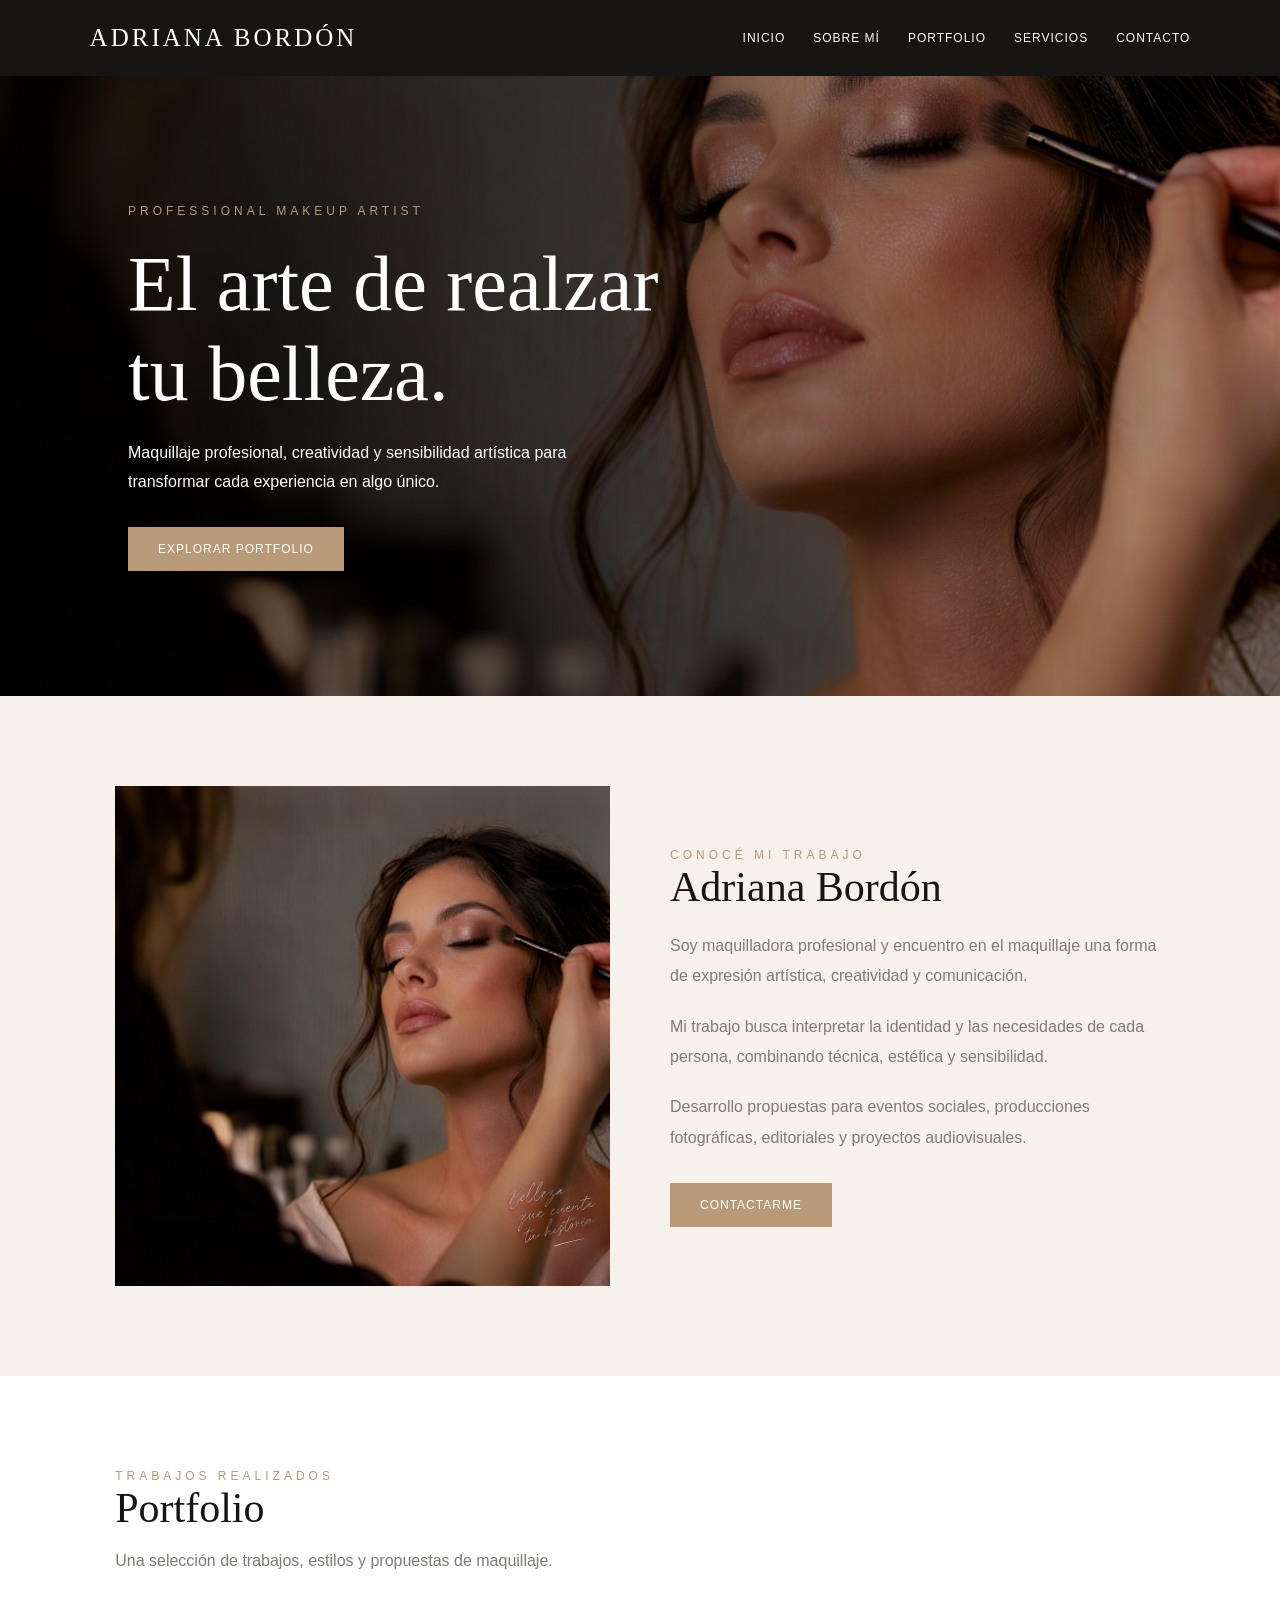
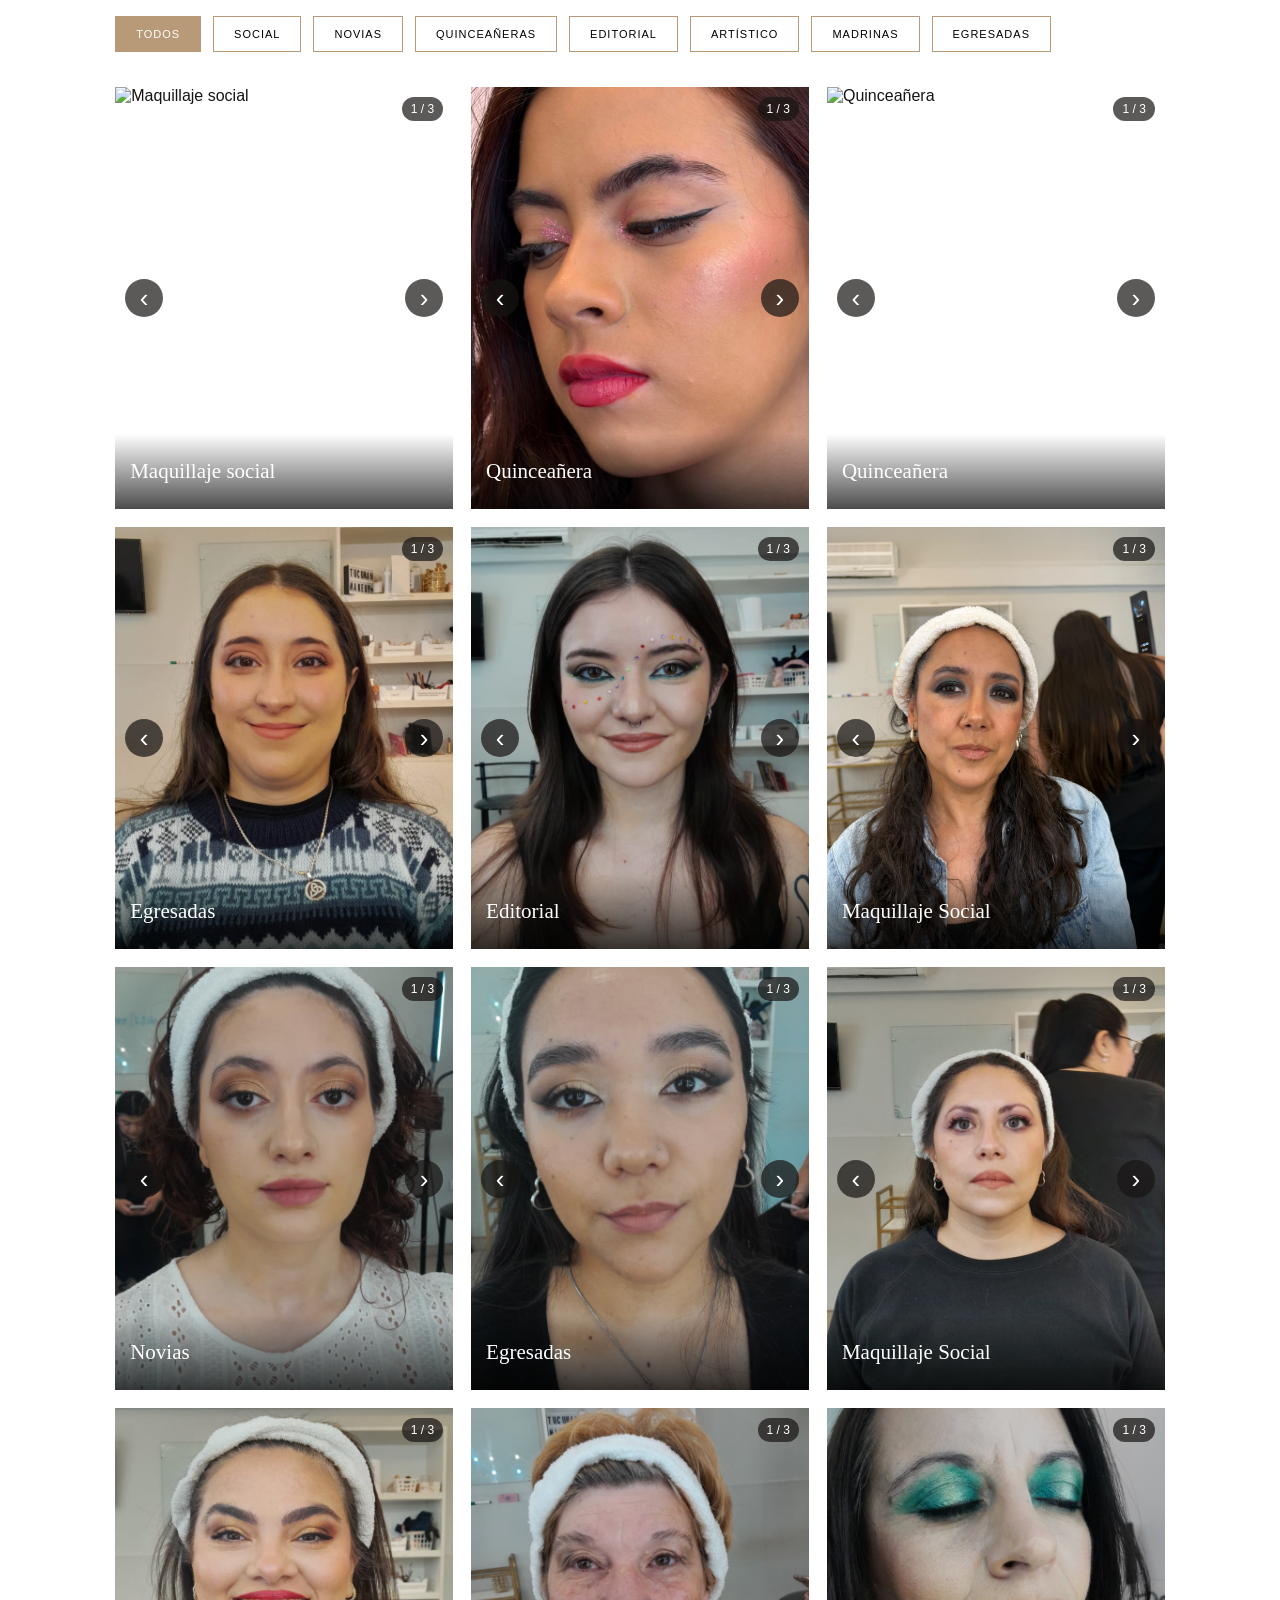
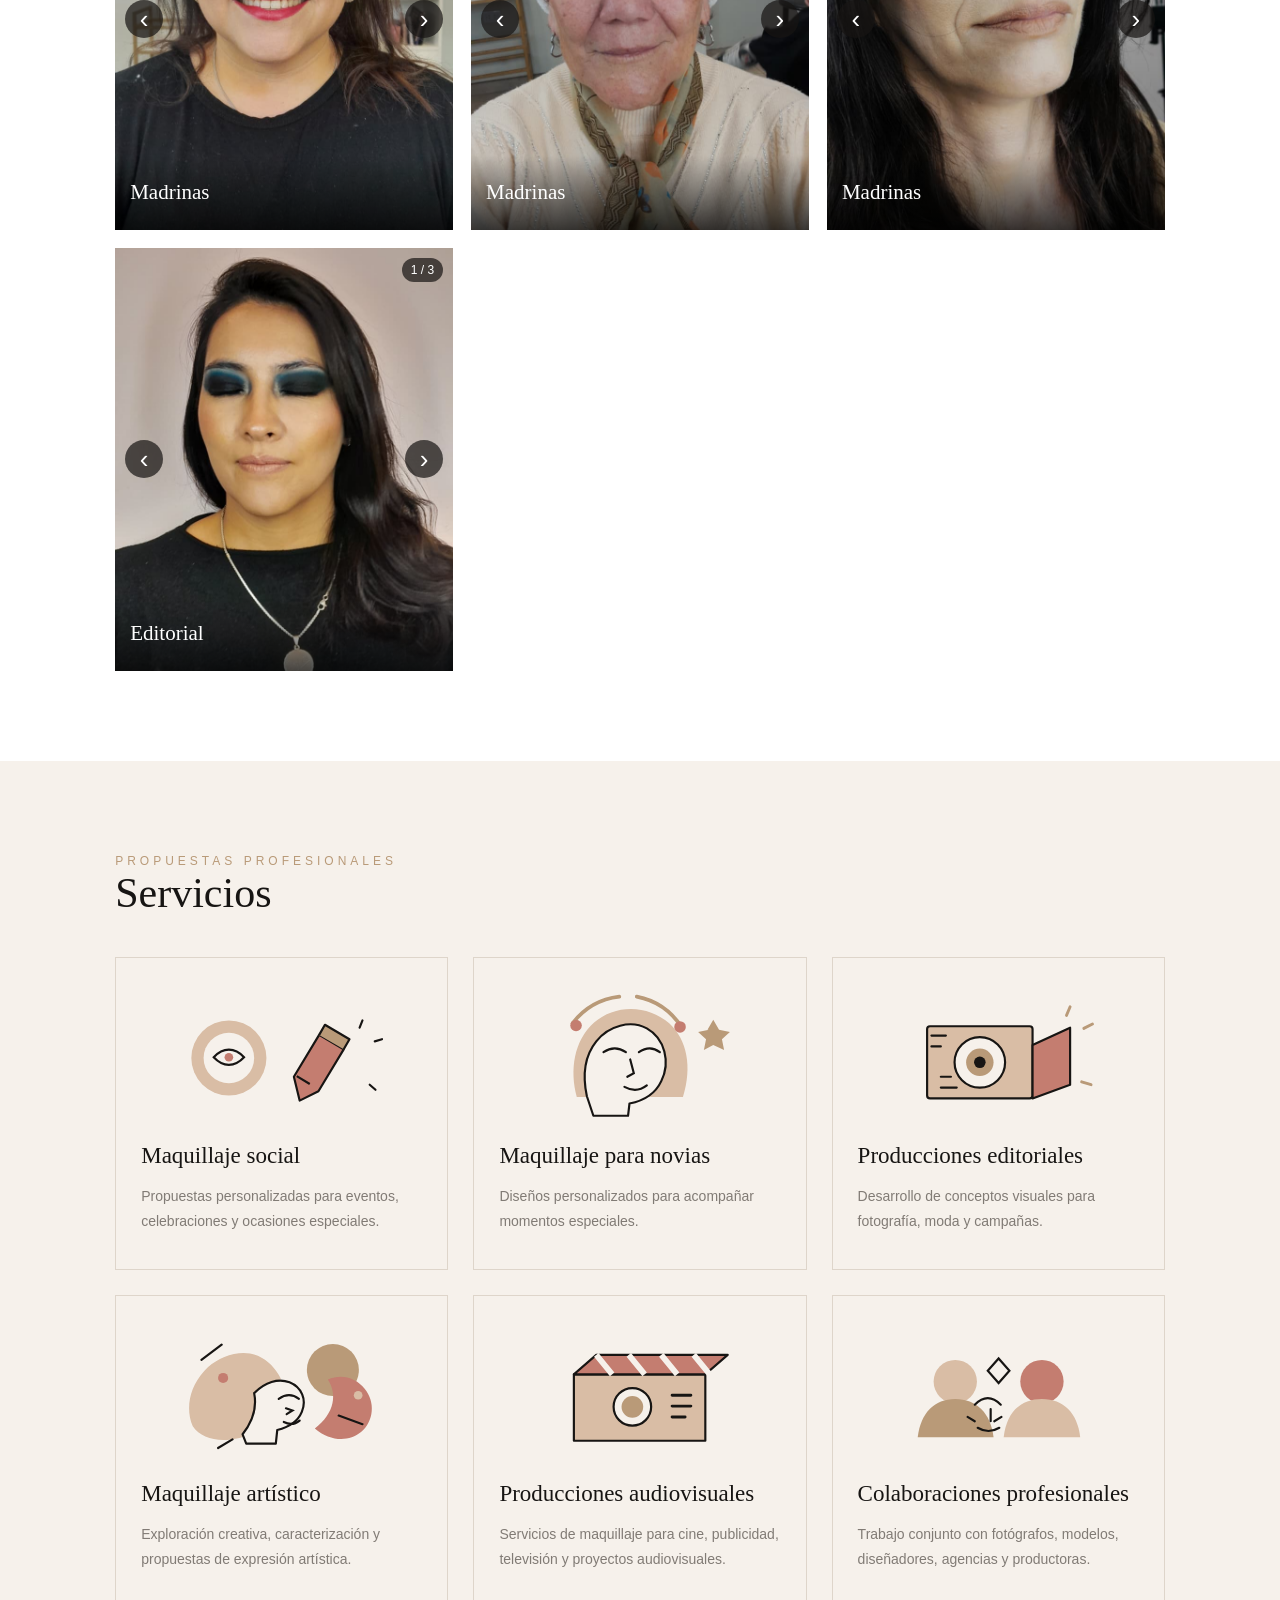
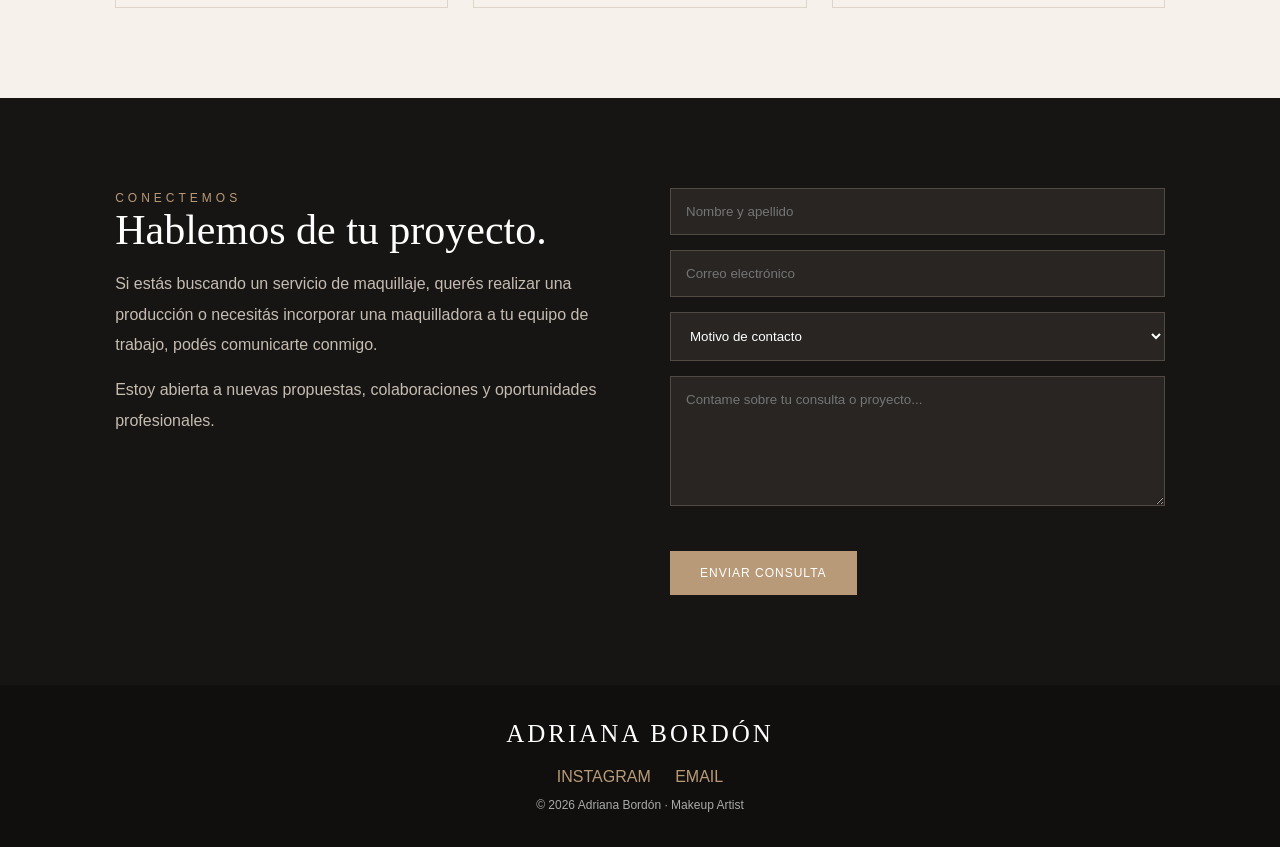
==== index.html @ fe8a316c "Update index.html ." ====
<!DOCTYPE html>
<html lang="es">
<head>
<meta charset="UTF-8">
<meta name="viewport" content="width=device-width, initial-scale=1.0">

<title>Adriana Bordón | Makeup Artist</title>

<meta name="description" content="Adriana Bordón. Maquillaje profesional, belleza, producciones editoriales y maquillaje social.">

<link rel="stylesheet" href="styles.css">
</head>

<body>

<header>
  <div class="logo">ADRIANA BORDÓN</div>

  <button class="menu-toggle" aria-label="Abrir menú"
    aria-expanded="false" aria-controls="site-nav">
    ☰
  </button>

  <nav id="site-nav" aria-label="Navegación principal">
    <a href="#inicio">Inicio</a>
    <a href="#sobre-mi">Sobre mí</a>
    <a href="#portfolio">Portfolio</a>
    <a href="#servicios">Servicios</a>
    <a href="#contacto">Contacto</a>
  </nav>
</header>

<!-- INICIO -->

<section class="hero" id="inicio">
  <div class="hero-content">
    <span class="eyebrow">Professional Makeup Artist</span>
    <h1>El arte de realzar tu belleza.</h1>
    <p>
      Maquillaje profesional, creatividad y sensibilidad
      artística para transformar cada experiencia en algo único.
    </p>
    <a href="/Images/Designer (2).png" class="btn">EXPLORAR PORTFOLIO</a>
  </div>
</section>

<!-- SOBRE MI -->

<section id="sobre-mi">
  <div class="about">
    <img src="Images/Designer (2).png" alt="Adriana Bordón">

    <div class="about-text">
      <span class="eyebrow">Conocé mi trabajo</span>
      <h2 class="section-title">Adriana Bordón</h2>

      <p>
        Soy maquilladora profesional y encuentro en el maquillaje
        una forma de expresión artística, creatividad y comunicación.
      </p>

      <p>
        Mi trabajo busca interpretar la identidad y las necesidades
        de cada persona, combinando técnica, estética y sensibilidad.
      </p>

      <p>
        Desarrollo propuestas para eventos sociales, producciones
        fotográficas, editoriales y proyectos audiovisuales.
      </p>

      <a href="#contacto" class="btn">CONTACTARME</a>
    </div>
  </div>
</section>

<!-- PORTFOLIO -->

<section class="portfolio" id="portfolio">
  <span class="eyebrow">Trabajos realizados</span>
  <h2 class="section-title">Portfolio</h2>

  <p class="section-intro">
    Una selección de trabajos, estilos y propuestas de maquillaje.
  </p>

  <div class="filters">
    <button class="active" data-filter="all">Todos</button>
    <button data-filter="social">Social</button>
    <button data-filter="novias">Novias</button>
    <button data-filter="quinceaneras">Quinceañeras</button>
    <button data-filter="editorial">Editorial</button>
    <button data-filter="artistico">Artístico</button>
    <button data-filter="madrinas">Madrinas</button>
    <button data-filter="egresadas">Egresadas</button>
  </div>
<div class="gallery">

    <div class="gallery-item" data-category="social" data-images=".Images/makelu1.jpeg,Images/makelu2.jpeg,Images/makelu3.jpeg">
      <img src=".Images/makelu1.jpeg" alt="Maquillaje social">
      <div class="gallery-label">Maquillaje social</div>
    </div>

    <div class="gallery-item" data-category="quinceaneras" data-images="./Images/makesof.jpeg,Images/makesof2.jpeg,Images/makesof3.jpeg">
      <img src="./Images/makesof.jpeg" alt="Quinceañera">
      <div class="gallery-label">Quinceañera</div>
    </div>

    <div class="gallery-item" data-category="quinceaneras" data-images="..Images/makebru.jpeg,Images/makebru2.jpeg,Images/makebru3.jpeg">
      <img src="../Images/makebru.jpeg" alt="Quinceañera">
      <div class="gallery-label">Quinceañera</div>
    </div>

    <div class="gallery-item" data-category="egresadas" data-images="../Images/makeupnoe1.jpeg,Images/makeupnoe2.jpeg,Images/makeupnoe3.jpeg">
      <img src="Images/makeupnoe1.jpeg" alt="Maquillaje de egresadas">
      <div class="gallery-label">Egresadas</div>
    </div>

    <div class="gallery-item" data-category="editorial" data-images="Images/makeup1.jpeg,Images/makeup2.jpeg,Images/makeup3.jpeg">
      <img src="Images/makeup1.jpeg" alt="Maquillaje editorial">
      <div class="gallery-label">Editorial</div>
    </div>

    <div class="gallery-item" data-category="social" data-images="Images/makeana1.jpeg,Images/makeana2.jpeg,Images/makeana5.jpeg">
      <img src="Images/makeana1.jpeg" alt="Maquillaje profesional">
      <div class="gallery-label">Maquillaje Social</div>
    </div>

    <div class="gallery-item" data-category="novias" data-images="Images/make1.jpeg,Images/make2.jpeg,Images/make3.jpeg">
      <img src="Images/make1.jpeg" alt="Maquillaje de novias">
      <div class="gallery-label">Novias</div>
    </div>

    <div class="gallery-item" data-category="egresadas" data-images="Images/makke1.jpeg,Images/makke2.jpeg,Images/makke3.jpeg">
      <img src="Images/makke1.jpeg" alt="Egresadas">
      <div class="gallery-label">Egresadas</div>
    </div>

    <div class="gallery-item" data-category="social" data-images="Images/makega1.jpeg,Images/makega2.jpeg,Images/makega3.jpeg">
      <img src="Images/makega1.jpeg" alt="Maquillaje Social">
      <div class="gallery-label">Maquillaje Social</div>
    </div>

    <div class="gallery-item" data-category="madrinas" data-images="Images/makejean.jpeg,Images/makejean2.jpeg,Images/makejean3.jpeg">
      <img src="Images/makejean.jpeg" alt="Madrinas">
      <div class="gallery-label">Madrinas</div>
    </div>

    <div class="gallery-item" data-category="madrinas" data-images="Images/makesra1.jpeg,Images/makesra2.jpeg,Images/makesra3.jpeg">
      <img src="Images/makesra1.jpeg" alt="Madrinas">
      <div class="gallery-label">Madrinas</div>
    </div>

    <div class="gallery-item" data-category="madrinas" data-images="Images/makero1.jpeg,Images/makero2.jpeg,Images/makero3.jpeg">
      <img src="Images/makero1.jpeg" alt="Madrinas">
      <div class="gallery-label">Madrinas</div>
    </div>

    <div class="gallery-item" data-category="editorial" data-images="Images/makejo2.jpeg,Images/makejo3.jpeg,Images/makejo4.jpeg">
      <img src="Images/makejo2.jpeg" alt="Maquillaje editorial">
      <div class="gallery-label">Editorial</div>
    </div>

  </div>
</section>


<!-- SERVICIOS -->

<section id="servicios">
  <span class="eyebrow">Propuestas profesionales</span>
  <h2 class="section-title">Servicios</h2>

  <div class="services-grid">

    <div class="service">
      <svg class="service-artwork" viewBox="0 0 320 180" aria-hidden="true">
        <circle cx="87" cy="90" r="52" fill="#d9bda5"/>
        <circle cx="87" cy="90" r="35" fill="#f6f1eb"/>
        <path d="M66 89c13-14 29-14 42 0-13 14-29 14-42 0Z" fill="none" stroke="#171513" stroke-width="3"/>
        <circle cx="87" cy="89" r="6" fill="#c47d70"/>
        <path d="m177 116 35-58 34 20-35 58-26 13-8-33Z" fill="#c47d70" stroke="#171513" stroke-width="3" stroke-linejoin="round"/>
        <path d="m212 58 8-14 34 20-8 14M181 115l18 11" fill="#b99a78" stroke="#171513" stroke-width="3" stroke-linejoin="round"/>
        <path d="m268 48 4-10m17 29 10-3m-17 63 8 7" stroke="#171513" stroke-width="3" stroke-linecap="round"/>
      </svg>
      <h3>Maquillaje social</h3>
      <p>
        Propuestas personalizadas para eventos, celebraciones
        y ocasiones especiales.
      </p>
    </div>

    <div class="service">
      <svg class="service-artwork" viewBox="0 0 320 180" aria-hidden="true">
        <path d="M73 144c-10-37-4-78 24-103 29-26 75-25 104 1 25 23 32 61 19 102" fill="#d9bda5"/>
        <path d="M87 143c-6-28-3-56 13-76 17-22 48-30 70-18 25 14 33 47 20 73-8 17-23 27-44 31l-2 17h-48l-9-27Z" fill="#f6f1eb" stroke="#171513" stroke-width="3" stroke-linejoin="round"/>
        <path d="M110 82c10-7 21-7 31 0m18 0c10-7 20-7 29 0m-41 10 5 19-9 5m-4 14c11 6 22 5 31-2" fill="none" stroke="#171513" stroke-width="3" stroke-linecap="round"/>
        <path d="M67 42c17-22 39-34 65-37m24 0c26 5 47 19 62 42" fill="none" stroke="#b99a78" stroke-width="5" stroke-linecap="round"/>
        <circle cx="72" cy="45" r="8" fill="#c47d70"/>
        <circle cx="216" cy="47" r="8" fill="#c47d70"/>
        <path d="m254 51 8-14 8 14 15 3-11 10 3 15-15-7-13 7 3-15-11-10 15-3Z" fill="#b99a78"/>
      </svg>
      <h3>Maquillaje para novias</h3>
      <p>
        Diseños personalizados para acompañar momentos
        especiales.
      </p>
    </div>

    <div class="service">
      <svg class="service-artwork" viewBox="0 0 320 180" aria-hidden="true">
        <rect x="61" y="46" width="146" height="100" rx="4" fill="#d9bda5" stroke="#171513" stroke-width="3"/>
        <circle cx="134" cy="96" r="35" fill="#f6f1eb" stroke="#171513" stroke-width="3"/>
        <circle cx="134" cy="96" r="19" fill="#b99a78"/>
        <circle cx="134" cy="96" r="8" fill="#171513"/>
        <path d="m207 72 52-24v79l-52 19V72Z" fill="#c47d70" stroke="#171513" stroke-width="3" stroke-linejoin="round"/>
        <path d="M67 59h20m-20 15h13m0 57h22m-22-15h14" stroke="#171513" stroke-width="3" stroke-linecap="round"/>
        <path d="m254 31 5-12m19 30 12-6m-15 80 13 4" stroke="#b99a78" stroke-width="4" stroke-linecap="round"/>
      </svg>
      <h3>Producciones editoriales</h3>
      <p>
        Desarrollo de conceptos visuales para fotografía,
        moda y campañas.
      </p>
    </div>

    <div class="service">
      <svg class="service-artwork" viewBox="0 0 320 180" aria-hidden="true">
        <path d="M37 132C20 93 47 42 94 32c34-7 54 13 65 34-24 14-35 42-29 70-35 21-77 20-93-4Z" fill="#d9bda5"/>
        <circle cx="231" cy="54" r="36" fill="#b99a78"/>
        <path d="M206 135c28-22 31-48 18-68 20-8 39-2 51 13 15 18 13 45-5 60-17 14-43 13-64-5Z" fill="#c47d70"/>
        <path d="M106 143c15-19 20-37 16-57 15-15 33-21 49-15 17 7 24 24 17 41-5 12-17 21-34 25l-2 19h-41l-5-13Z" fill="#f6f1eb" stroke="#171513" stroke-width="3" stroke-linejoin="round"/>
        <path d="M156 94c10-7 20-6 28 0M166 107l9 3-8 5M163 126c8 4 16 3 22-2" fill="none" stroke="#171513" stroke-width="3" stroke-linecap="round"/>
        <path d="M49 40 77 19M239 117l33 12M92 150l-20 12" fill="none" stroke="#171513" stroke-width="3" stroke-linecap="round"/>
        <circle cx="79" cy="65" r="7" fill="#c47d70"/>
        <circle cx="266" cy="89" r="6" fill="#d9bda5"/>
      </svg>
      <h3>Maquillaje artístico</h3>
      <p>
        Exploración creativa, caracterización y propuestas
        de expresión artística.
      </p>
    </div>

    <div class="service">
      <svg class="service-artwork" viewBox="0 0 320 180" aria-hidden="true">
        <path d="M69 60h182v92H69z" fill="#d9bda5" stroke="#171513" stroke-width="3" stroke-linejoin="round"/>
        <path d="m69 60 31-27h182l-31 27H69Z" fill="#c47d70" stroke="#171513" stroke-width="3" stroke-linejoin="round"/>
        <path d="m100 33 22 27m23-27 22 27m23-27 22 27m23-27 22 27" stroke="#f6f1eb" stroke-width="8"/>
        <circle cx="150" cy="105" r="26" fill="#f6f1eb" stroke="#171513" stroke-width="3"/>
        <circle cx="150" cy="105" r="15" fill="#b99a78"/>
        <path d="M205 89h26m-26 15h26m-26 15h18" stroke="#171513" stroke-width="4" stroke-linecap="round"/>
      </svg>
      <h3>Producciones audiovisuales</h3>
      <p>
        Servicios de maquillaje para cine, publicidad,
        televisión y proyectos audiovisuales.
      </p>
    </div>

    <div class="service">
      <svg class="service-artwork" viewBox="0 0 320 180" aria-hidden="true">
        <circle cx="100" cy="70" r="30" fill="#d9bda5"/>
        <circle cx="220" cy="70" r="30" fill="#c47d70"/>
        <path d="M48 147c4-34 23-53 52-53s49 19 53 53" fill="#b99a78"/>
        <path d="M167 147c4-34 23-53 53-53s49 19 53 53" fill="#d9bda5"/>
        <path d="M127 102c12-12 24-12 36 0m-46 17 10 6m37-6-10 6m-5-17v17" fill="none" stroke="#171513" stroke-width="3" stroke-linecap="round"/>
        <path d="M131 134c10 6 20 6 30 0" fill="none" stroke="#171513" stroke-width="3" stroke-linecap="round"/>
        <path d="m145 55 15-17 15 17-15 17-15-17Z" fill="#f6f1eb" stroke="#171513" stroke-width="3"/>
      </svg>
      <h3>Colaboraciones profesionales</h3>
      <p>
        Trabajo conjunto con fotógrafos, modelos,
        diseñadores, agencias y productoras.
      </p>
    </div>

  </div>
</section>

<!-- CONTACTO Y TRABAJO -->

<section class="contact" id="contacto">

  <div class="contact-grid">

    <div>
      <span class="eyebrow">Conectemos</span>
      <h2 class="section-title">Hablemos de tu proyecto.</h2>

      <p>
        Si estás buscando un servicio de maquillaje,
        querés realizar una producción o necesitás
        incorporar una maquilladora a tu equipo de trabajo,
        podés comunicarte conmigo.
      </p>

      <p>
        Estoy abierta a nuevas propuestas, colaboraciones
        y oportunidades profesionales.
      </p>
    </div>

    <form id="contactForm">

      <input type="text" id="nombre"
        placeholder="Nombre y apellido" required>

      <input type="email" id="email"
        placeholder="Correo electrónico" required>

      <select id="tipo" required>
        <option value="">Motivo de contacto</option>
        <option>Consulta por servicios</option>
        <option>Solicitud de presupuesto</option>
        <option>Propuesta laboral</option>
        <option>Producción audiovisual</option>
        <option>Colaboración profesional</option>
        <option>Otro</option>
      </select>

      <textarea id="mensaje"
        placeholder="Contame sobre tu consulta o proyecto..."
        required></textarea>

      <button class="btn" type="submit">
        ENVIAR CONSULTA
      </button>

    </form>

  </div>
</section>

<footer>
  <div class="logo">ADRIANA BORDÓN</div>

  <div class="social">
    <a href="https://www.instagram.com/abmakeup.tucuman/"
       target="_blank" rel="noopener">INSTAGRAM</a>
    <a href="mailto:abmakeup.tucuman@gmail.com"
       target="_blank" rel="noopener">EMAIL</a>
  </div>

  <p>© 2026 Adriana Bordón · Makeup Artist</p>
</footer>

<script src="script.js" defer></script>

</body>
</html>
---- styles.css ----
:root {
  --black: #171513;
  --cream: #f6f1eb;
  --gold: #b99a78;
  --white: #ffffff;
  --gray: #817b75;
}

* {
  margin: 0;
  padding: 0;
  box-sizing: border-box;
}

html { scroll-behavior: smooth; }

body {
  font-family: Arial, sans-serif;
  background: var(--cream);
  color: var(--black);
}

header {
  background: var(--black);
  color: white;
  padding: 24px 7%;
  display: flex;
  justify-content: space-between;
  align-items: center;
  position: sticky;
  top: 0;
  z-index: 100;
}

.logo {
  font-family: Georgia, serif;
  font-size: 25px;
  letter-spacing: 3px;
}

nav {
  display: flex;
  gap: 28px;
}

nav a {
  color: white;
  text-decoration: none;
  font-size: 12px;
  letter-spacing: 1px;
  text-transform: uppercase;
}

nav a:hover { color: var(--gold); }

.menu-toggle {
  display: none;
  background: none;
  color: white;
  border: none;
  font-size: 27px;
  cursor: pointer;
}

.hero {
  min-height: 620px;
  display: flex;
  align-items: center;
  padding: 80px 10%;
  background:
    linear-gradient(90deg, rgba(0,0,0,.72), rgba(0,0,0,.05)),
    url('Images/Designer\ \(1\).png') center/cover;
  color: white;
}

.hero-content { max-width: 600px; }

.hero h1 {
  font-family: Georgia, serif;
  font-size: clamp(45px, 7vw, 78px);
  font-weight: normal;
  margin: 20px 0;
}

.hero p {
  font-size: 16px;
  line-height: 1.8;
  max-width: 450px;
}

.eyebrow {
  color: var(--gold);
  letter-spacing: 4px;
  font-size: 12px;
  text-transform: uppercase;
}

.btn {
  display: inline-block;
  margin-top: 30px;
  padding: 15px 30px;
  background: var(--gold);
  color: white;
  text-decoration: none;
  border: none;
  cursor: pointer;
  letter-spacing: 1px;
  font-size: 12px;
}

.btn:hover { background: #927454; }

section { padding: 90px 9%; }

.section-title {
  font-family: Georgia, serif;
  font-size: 42px;
  font-weight: normal;
  margin-bottom: 15px;
}

.section-intro {
  color: var(--gray);
  line-height: 1.8;
  margin-bottom: 40px;
}

/* PRESENTACIÓN */

.about {
  display: grid;
  grid-template-columns: 1fr 1fr;
  gap: 60px;
  align-items: center;
}

.about img {
  width: 100%;
  height: 500px;
  object-fit: cover;
}

.about-text p {
  color: var(--gray);
  line-height: 1.9;
  margin-top: 20px;
}

/* PORTFOLIO */

.portfolio { background: white; }

.filters {
  display: flex;
  flex-wrap: wrap;
  gap: 12px;
  margin-bottom: 35px;
}

.filters button {
  border: 1px solid var(--gold);
  background: transparent;
  padding: 11px 20px;
  cursor: pointer;
  text-transform: uppercase;
  font-size: 11px;
  letter-spacing: 1px;
}

.filters button.active,
.filters button:hover {
  background: var(--gold);
  color: white;
}

.gallery {
  display: grid;
  grid-template-columns: repeat(3, 1fr);
  gap: 18px;
}

.gallery-item {
  position: relative;
  overflow: hidden;
  cursor: pointer;
  aspect-ratio: 4/5;
}

.gallery-item img {
  display: block;
  width: 100%;
  height: 100%;
  object-fit: cover;
  transition: transform .5s;
}

.gallery-item:hover img { transform: scale(1.06); }

.gallery-item.hidden { display: none; }

.gallery-label {
  position: absolute;
  bottom: 0;
  left: 0;
  width: 100%;
  padding: 25px 15px;
  color: white;
  background: linear-gradient(transparent, rgba(0,0,0,.7));
  font-family: Georgia, serif;
  font-size: 21px;
}

.carousel-control {
  position: absolute;
  top: 50%;
  z-index: 1;
  transform: translateY(-50%);
  width: 38px;
  height: 38px;
  border: 0;
  border-radius: 50%;
  background: rgba(23, 21, 19, .7);
  color: white;
  font-size: 26px;
  line-height: 1;
  cursor: pointer;
}

.carousel-control:hover,
.carousel-control:focus-visible {
  background: var(--gold);
}

.carousel-control.prev { left: 10px; }
.carousel-control.next { right: 10px; }

.carousel-counter {
  position: absolute;
  top: 10px;
  right: 10px;
  z-index: 1;
  padding: 5px 9px;
  border-radius: 12px;
  background: rgba(23, 21, 19, .7);
  color: white;
  font-size: 12px;
}


/* SERVICIOS */

.services-grid {
  display: grid;
  grid-template-columns: repeat(3, 1fr);
  gap: 25px;
  margin-top: 40px;
}

.service {
  padding: 35px 25px;
  border: 1px solid #ded5ca;
  min-height: 210px;
}

.service-artwork {
  display: block;
  width: 100%;
  height: 130px;
  margin-bottom: 20px;
}

.service h3 {
  font-family: Georgia, serif;
  font-size: 23px;
  font-weight: normal;
  margin-bottom: 15px;
}

.service p {
  color: var(--gray);
  font-size: 14px;
  line-height: 1.8;
}

/* CONTACTO */

.contact {
  background: var(--black);
  color: white;
}

.contact-grid {
  display: grid;
  grid-template-columns: 1fr 1fr;
  gap: 60px;
}

.contact p {
  color: #c5bcb2;
  line-height: 1.9;
  margin-top: 15px;
}

form {
  display: flex;
  flex-direction: column;
  gap: 15px;
}

input, textarea, select {
  width: 100%;
  padding: 15px;
  background: #282522;
  border: 1px solid #504a43;
  color: white;
  font-family: Arial, sans-serif;
}

textarea {
  min-height: 130px;
  resize: vertical;
}

form .btn { align-self: flex-start; }

/* FOOTER */

footer {
  padding: 35px 8%;
  background: #100f0e;
  color: white;
  text-align: center;
}

footer p {
  font-size: 12px;
  color: #aaa;
  margin-top: 12px;
}

.social {
  margin-top: 20px;
}

.social a {
  color: var(--gold);
  margin: 0 10px;
  text-decoration: none;
}

@media(max-width: 768px) {
  .menu-toggle { display: block; }

  nav {
    display: none;
    position: absolute;
    top: 75px;
    left: 0;
    width: 100%;
    background: var(--black);
    flex-direction: column;
    padding: 25px;
  }

  nav.open { display: flex; }

  .hero { min-height: 530px; }

  .about, .contact-grid {
    grid-template-columns: 1fr;
  }

  .gallery {
    grid-template-columns: repeat(2, 1fr);
  }

  .services-grid {
    grid-template-columns: 1fr;
  }

  section { padding: 65px 7%; }
}

@media(max-width: 450px) {
  .gallery { grid-template-columns: 1fr; }
}
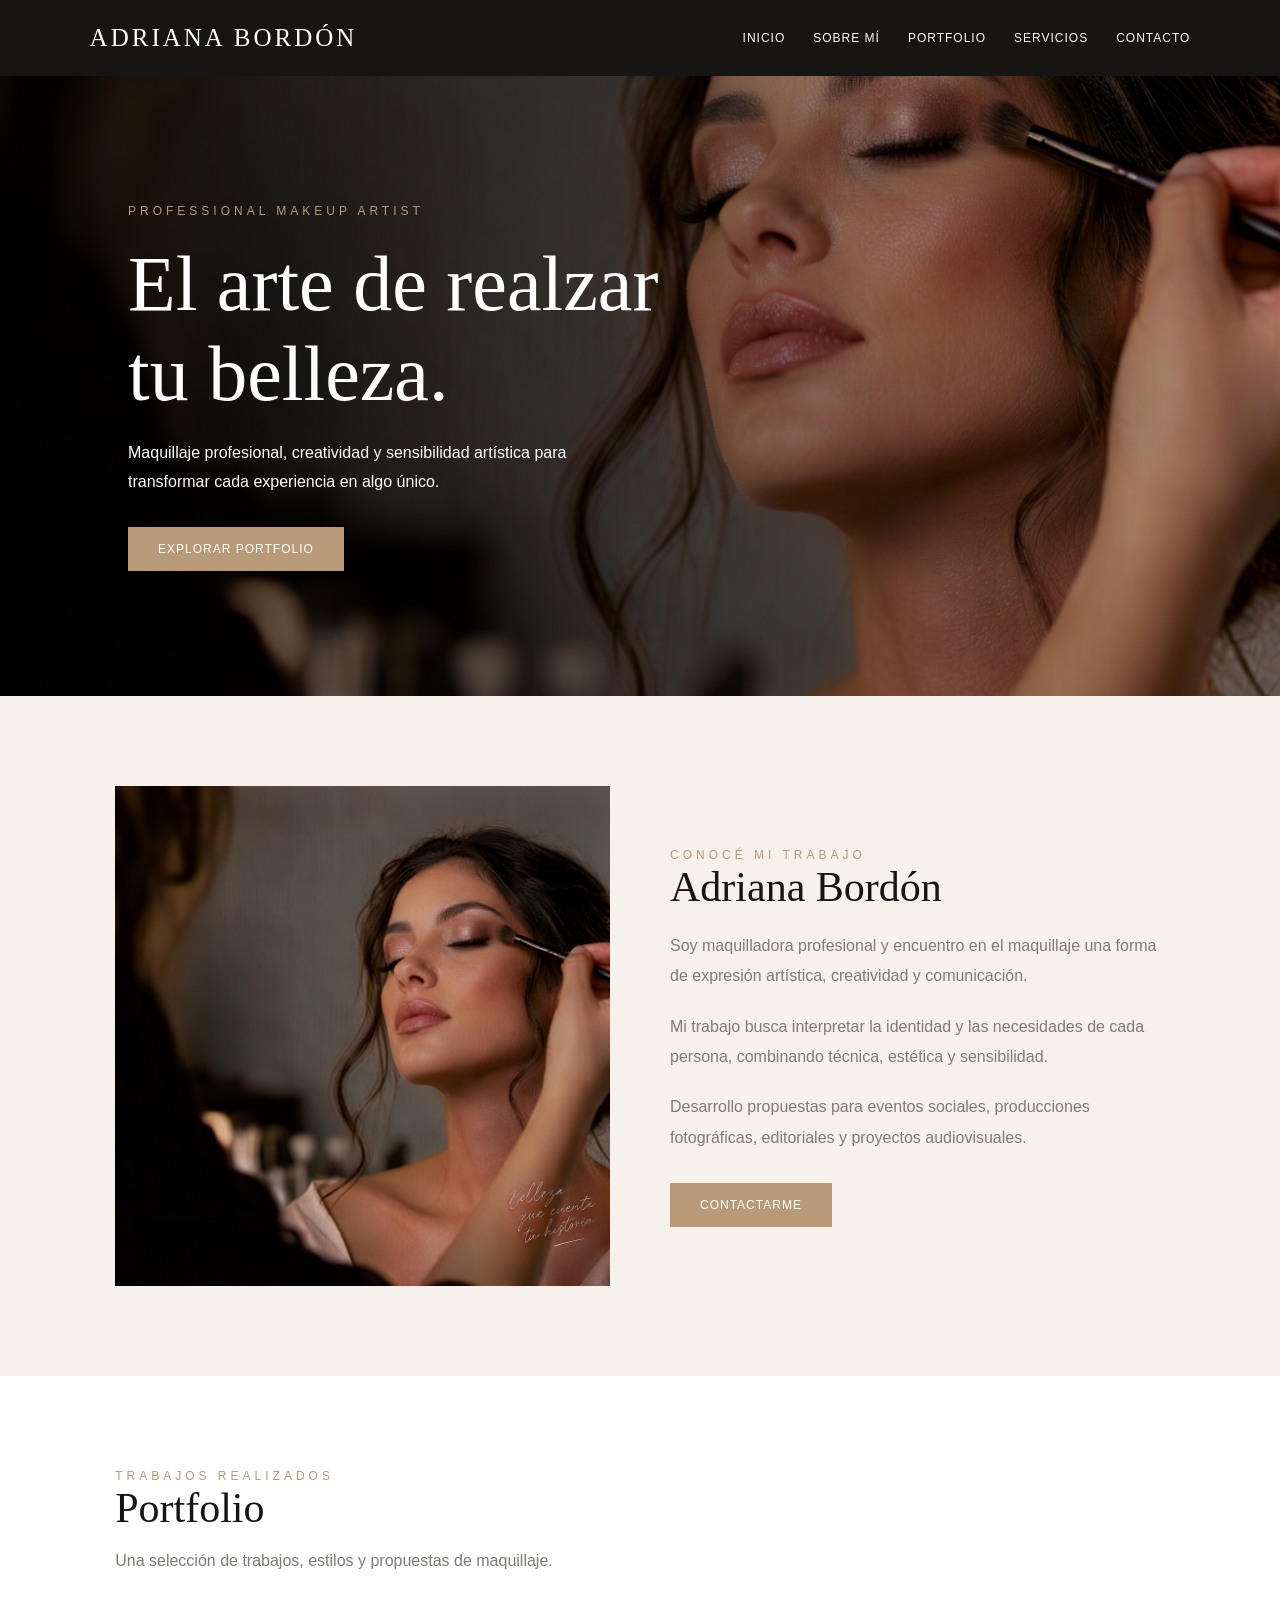
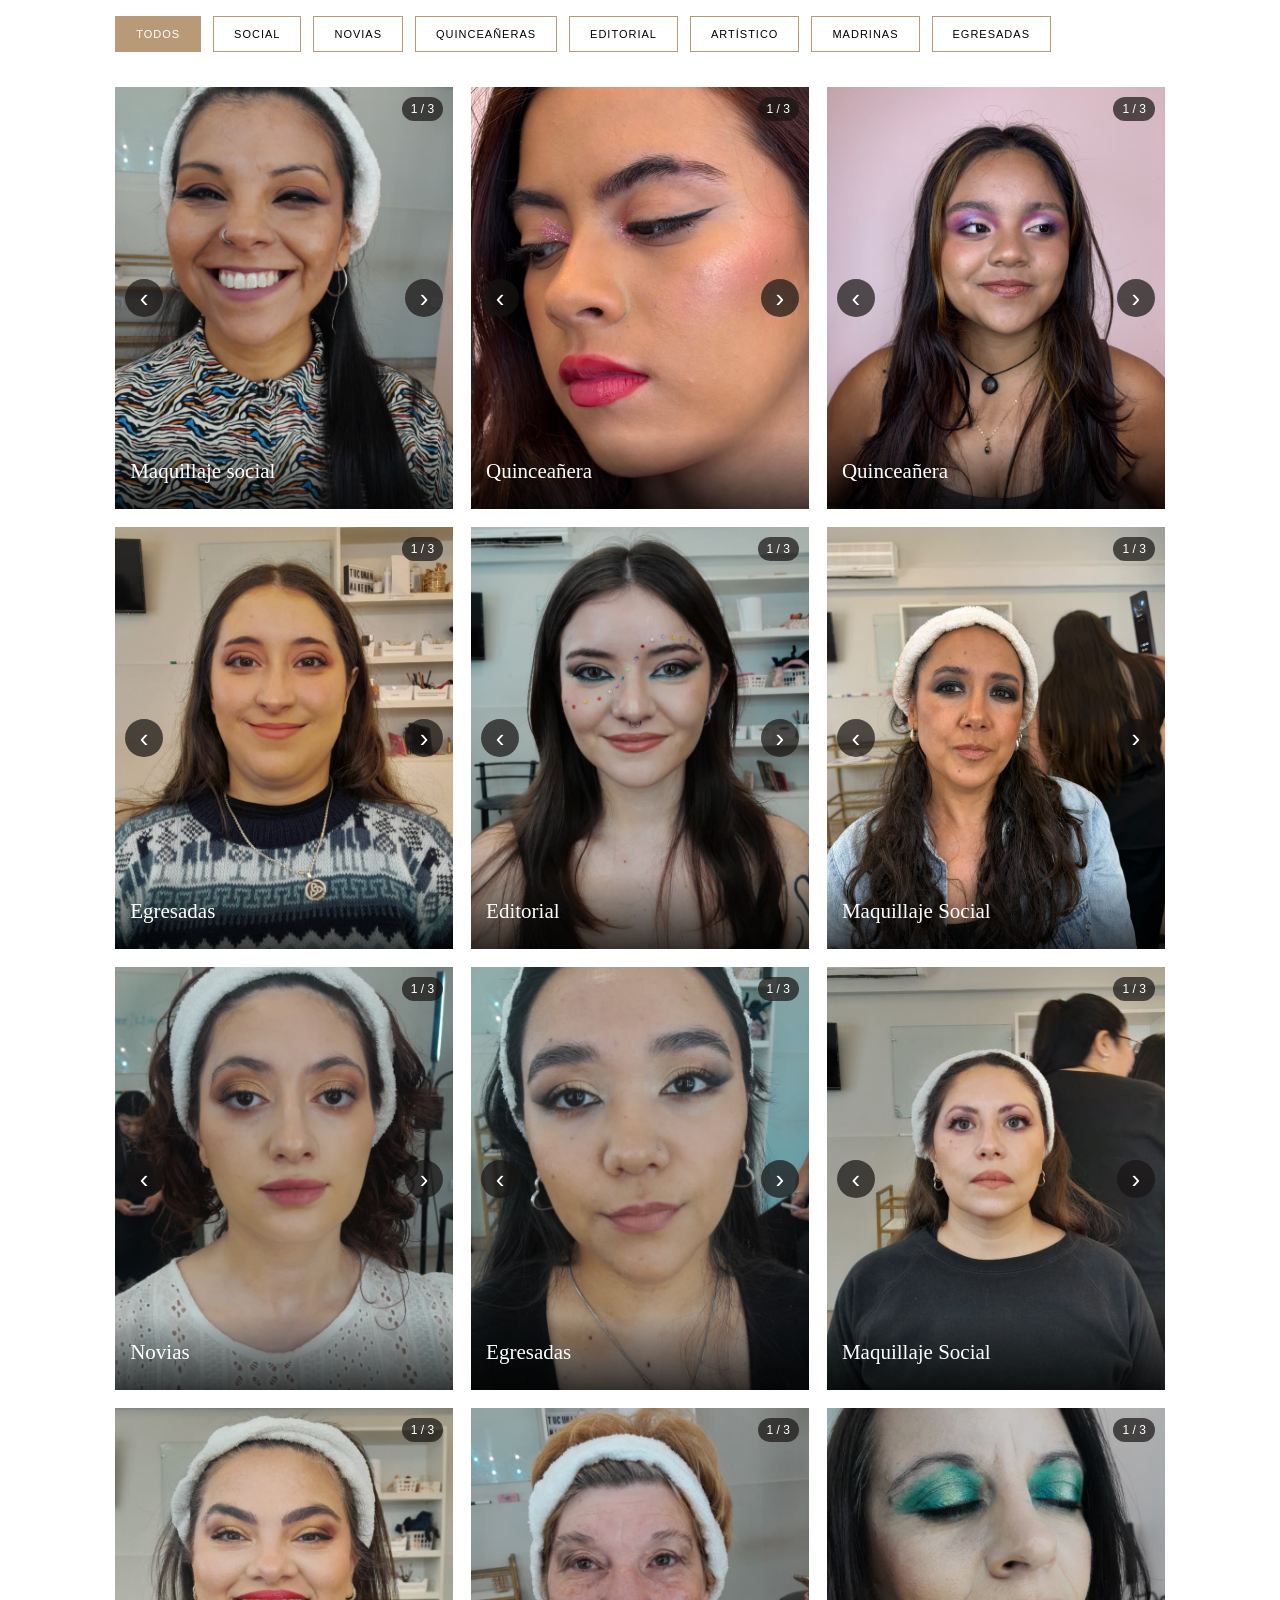
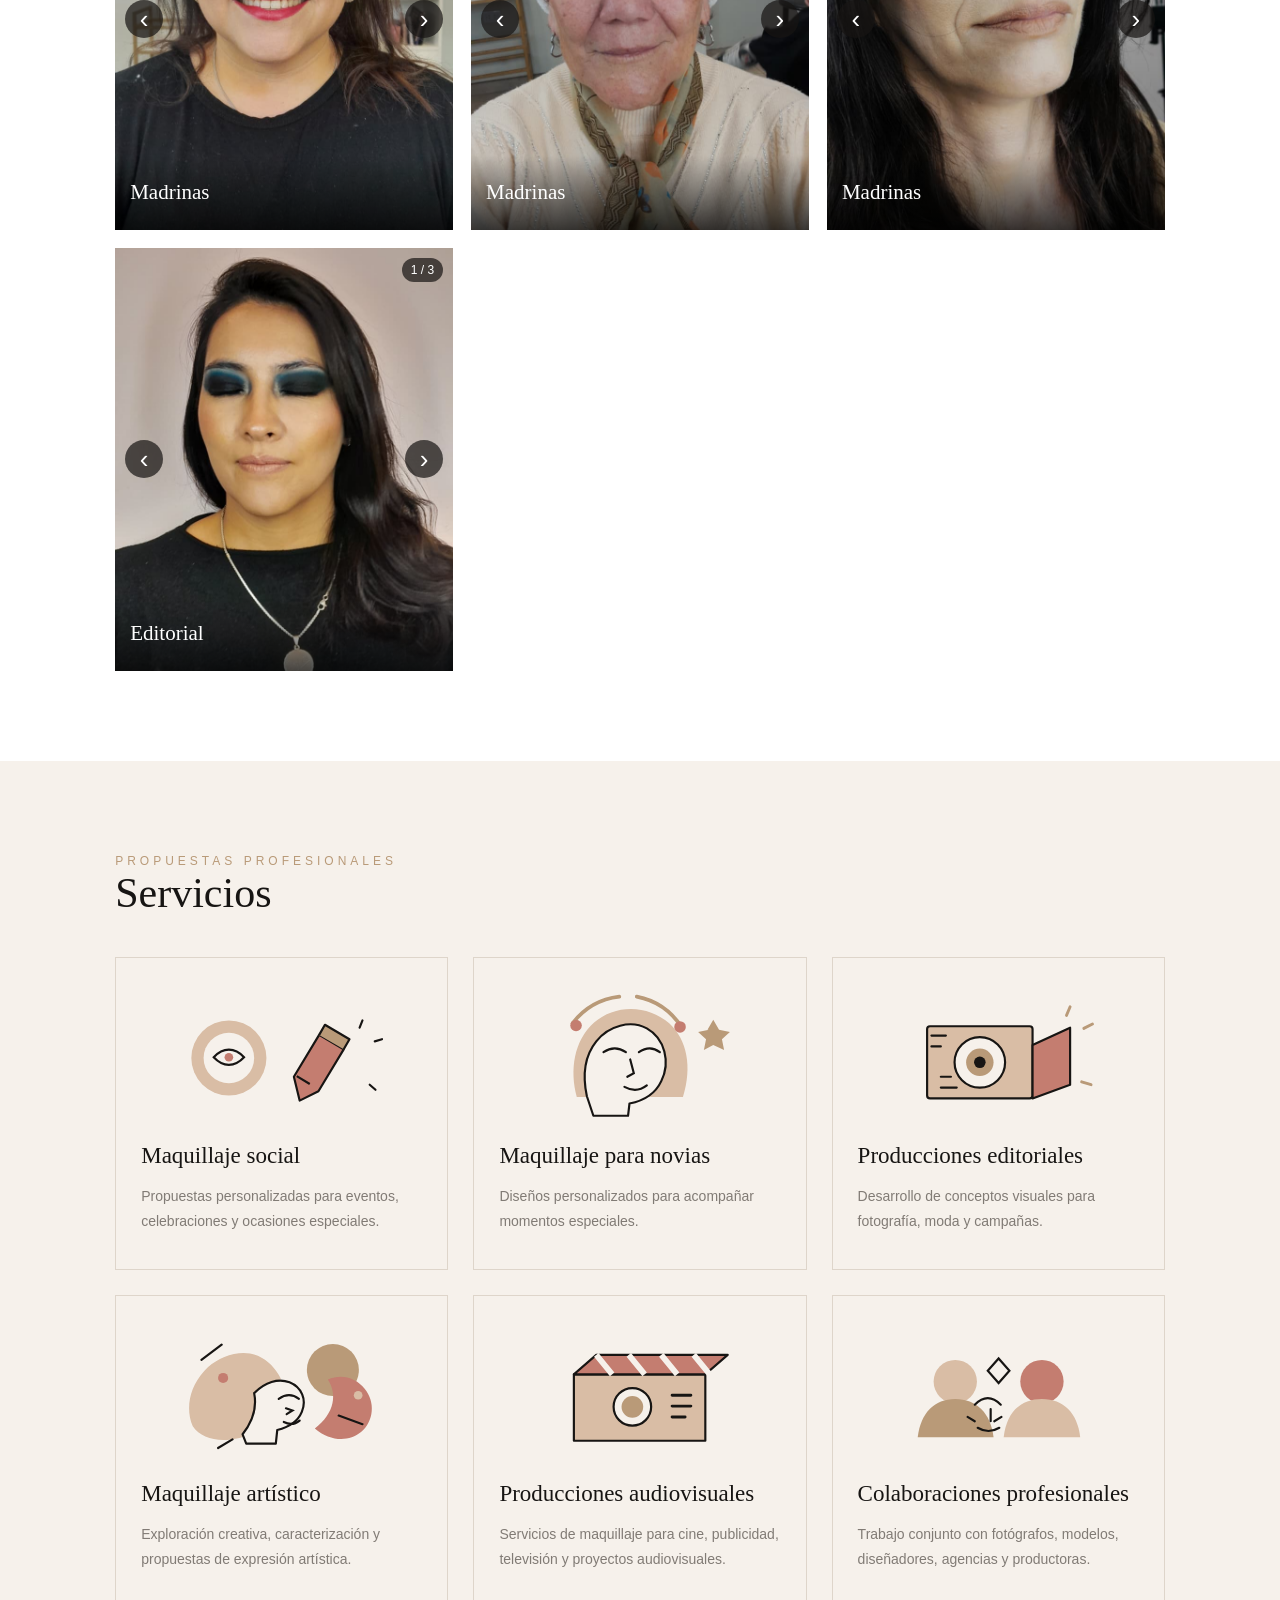
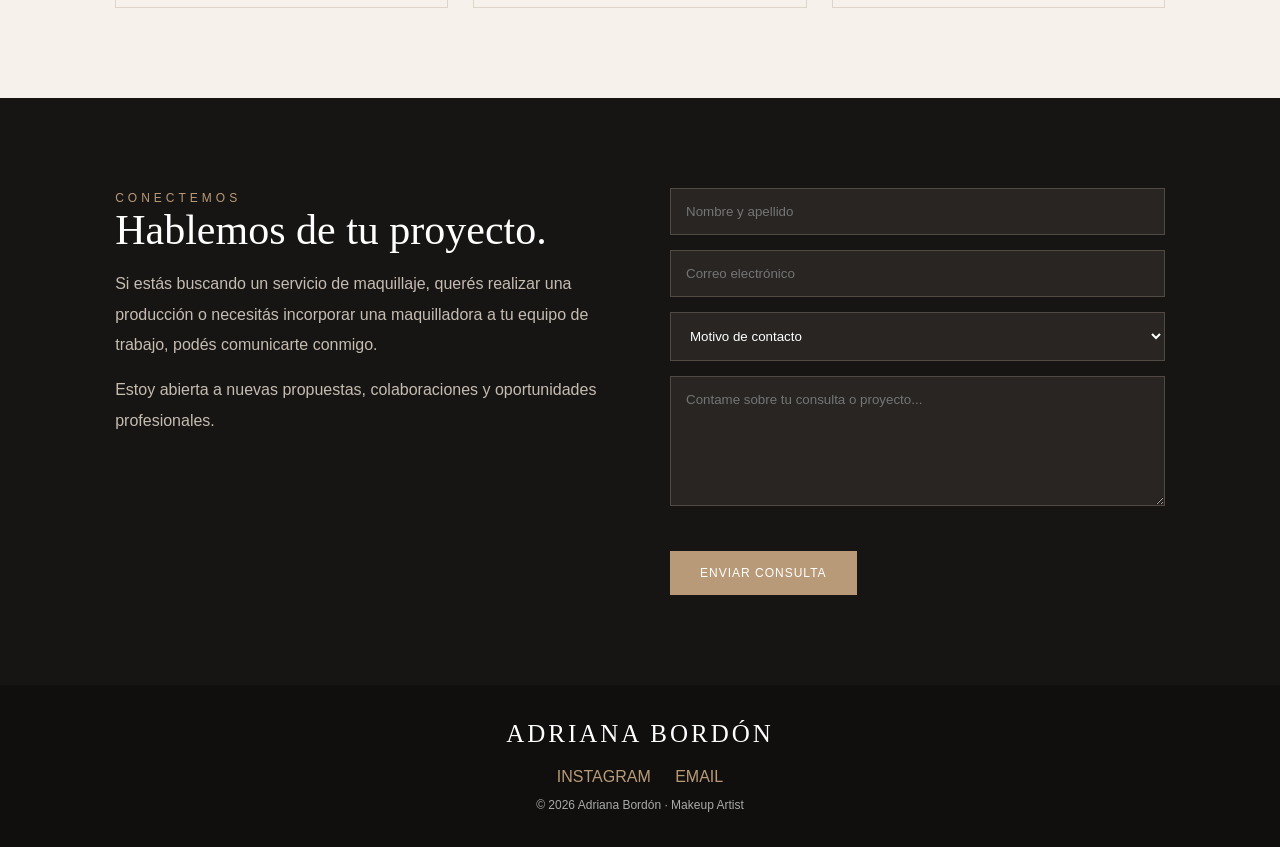
==== commit ff2a9c71: "Update index.html ." ====
--- a/index.html
+++ b/index.html
@@ -96,22 +96,22 @@
   </div>
 <div class="gallery">
 
-    <div class="gallery-item" data-category="social" data-images=".Images/makelu1.jpeg,Images/makelu2.jpeg,Images/makelu3.jpeg">
-      <img src=".Images/makelu1.jpeg" alt="Maquillaje social">
+    <div class="gallery-item" data-category="social" data-images="Images/makelu1.jpeg,Images/makelu2.jpeg,Images/makelu3.jpeg">
+      <img src="Images/makelu1.jpeg" alt="Maquillaje social">
       <div class="gallery-label">Maquillaje social</div>
     </div>
 
-    <div class="gallery-item" data-category="quinceaneras" data-images="./Images/makesof.jpeg,Images/makesof2.jpeg,Images/makesof3.jpeg">
-      <img src="./Images/makesof.jpeg" alt="Quinceañera">
+    <div class="gallery-item" data-category="quinceaneras" data-images="Images/makesof.jpeg,Images/makesof2.jpeg,Images/makesof3.jpeg">
+      <img src="Images/makesof.jpeg" alt="Quinceañera">
       <div class="gallery-label">Quinceañera</div>
     </div>
 
-    <div class="gallery-item" data-category="quinceaneras" data-images="..Images/makebru.jpeg,Images/makebru2.jpeg,Images/makebru3.jpeg">
-      <img src="../Images/makebru.jpeg" alt="Quinceañera">
+    <div class="gallery-item" data-category="quinceaneras" data-images="Images/makebru.jpeg,Images/makebru2.jpeg,Images/makebru3.jpeg">
+      <img src="Images/makebru.jpeg" alt="Quinceañera">
       <div class="gallery-label">Quinceañera</div>
     </div>
 
-    <div class="gallery-item" data-category="egresadas" data-images="../Images/makeupnoe1.jpeg,Images/makeupnoe2.jpeg,Images/makeupnoe3.jpeg">
+    <div class="gallery-item" data-category="egresadas" data-images="Images/makeupnoe1.jpeg,Images/makeupnoe2.jpeg,Images/makeupnoe3.jpeg">
       <img src="Images/makeupnoe1.jpeg" alt="Maquillaje de egresadas">
       <div class="gallery-label">Egresadas</div>
     </div>
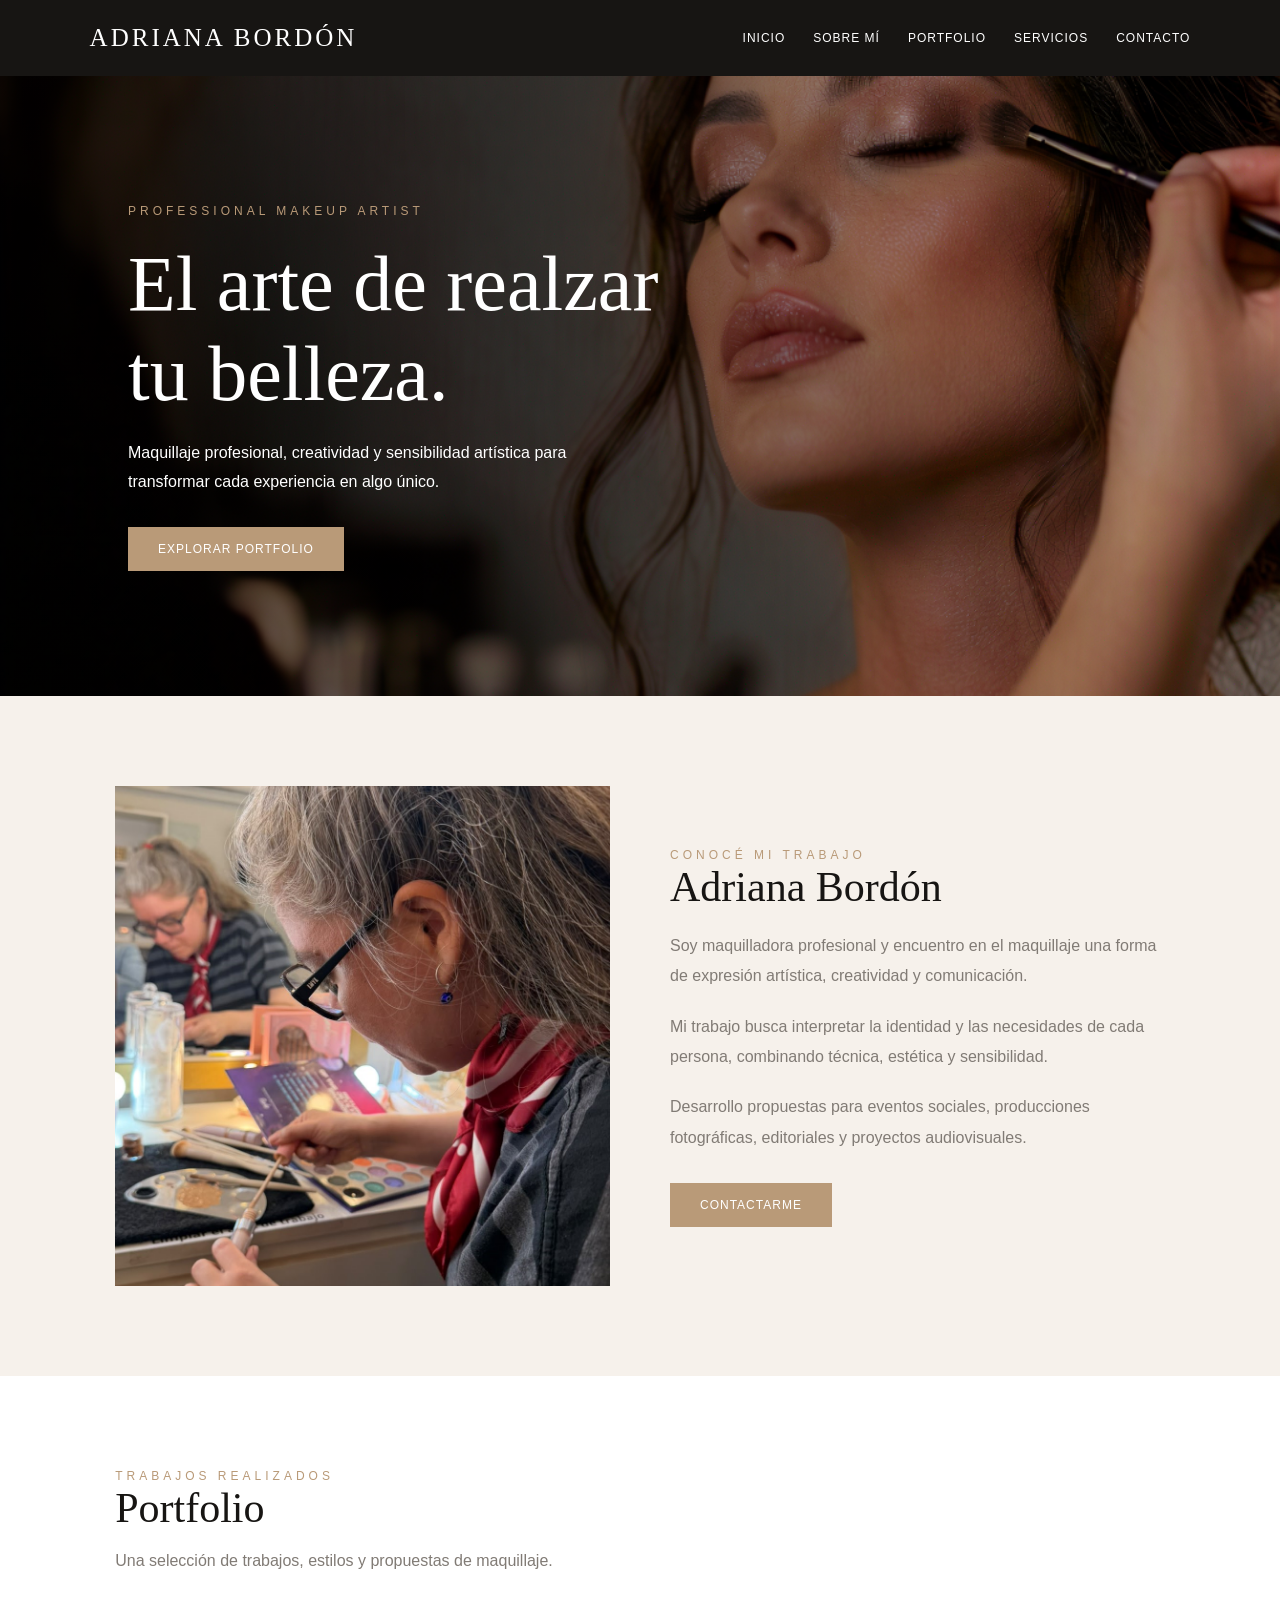
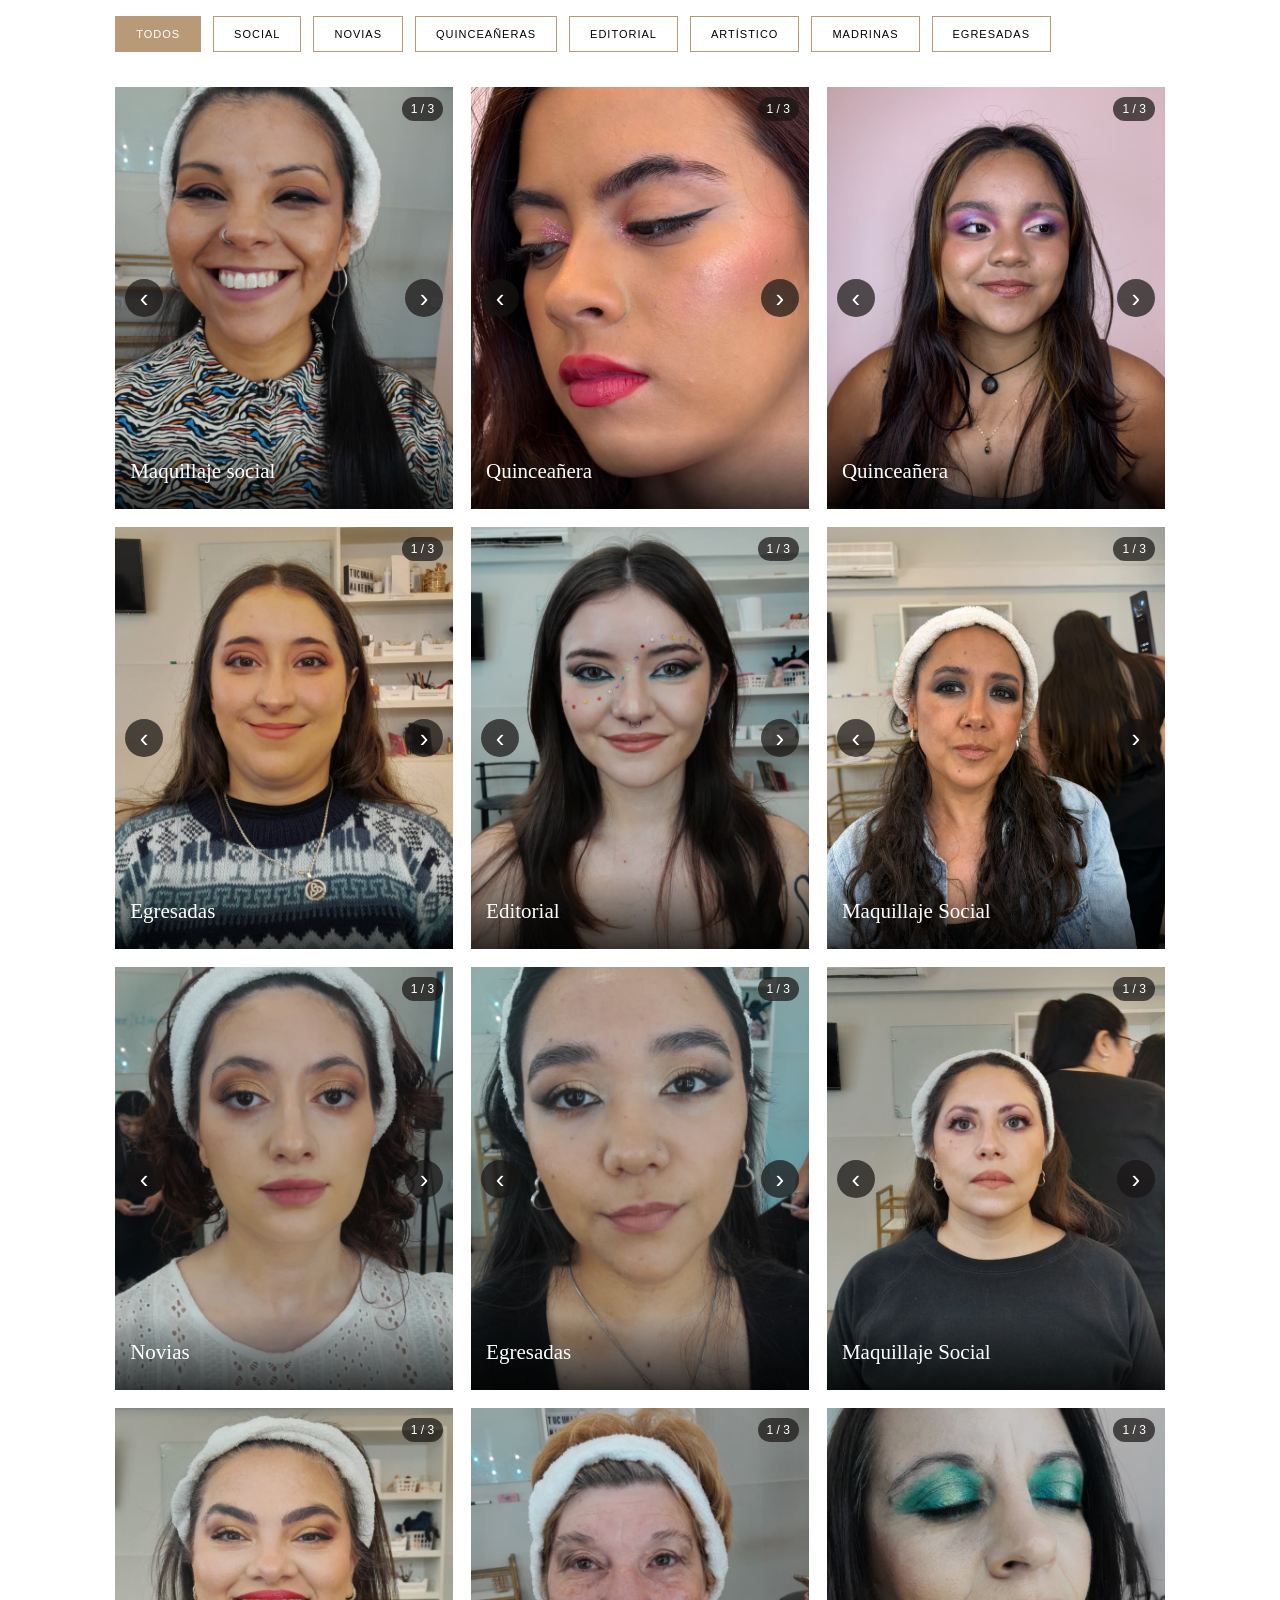
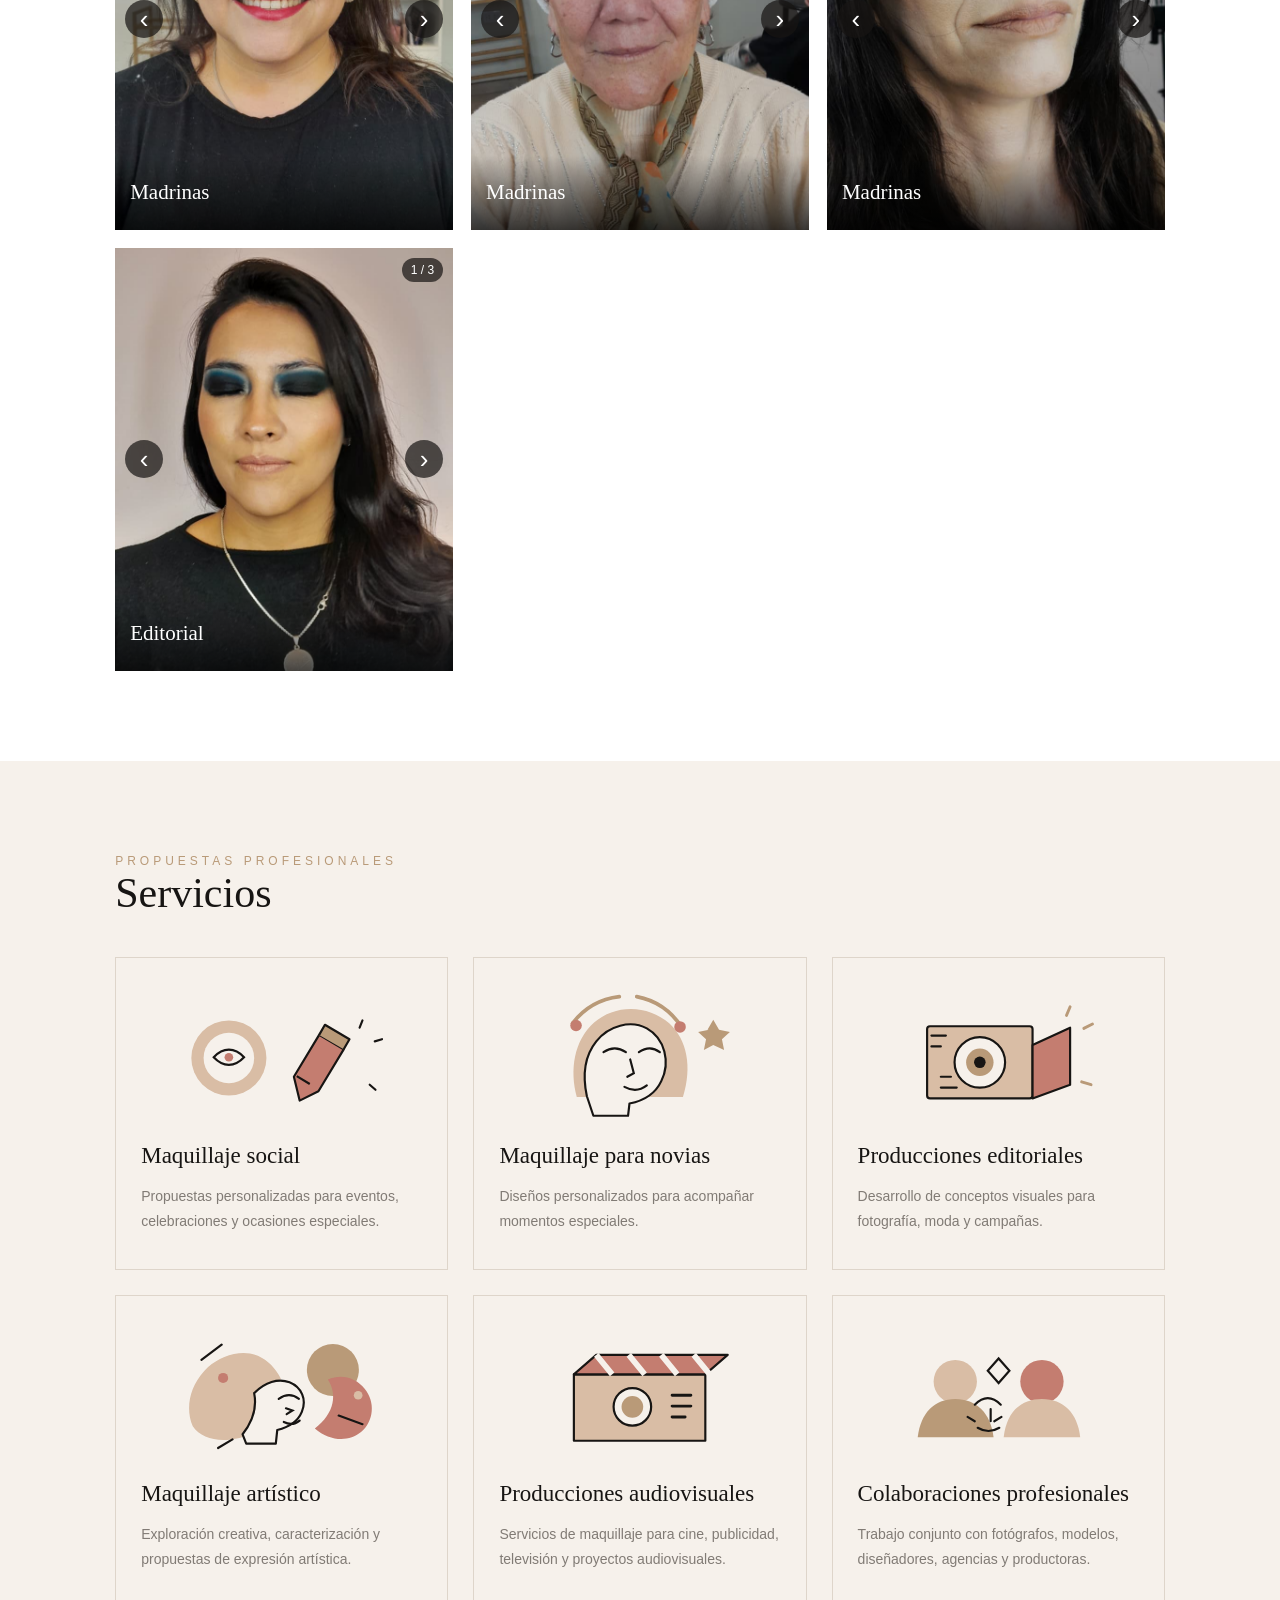
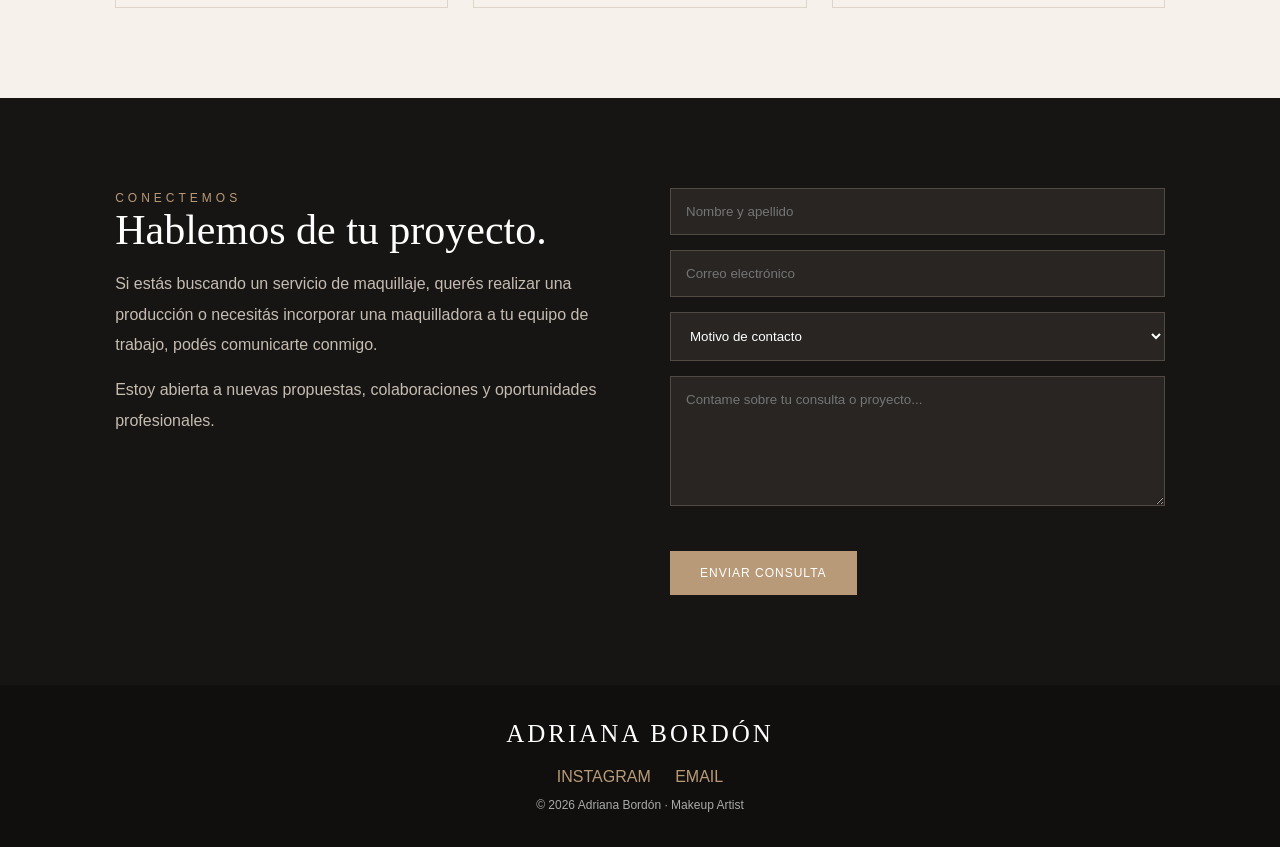
==== commit 24876220: "Update index.html se corrige imagen en seccion conoce mi trabajo del archivo index" ====
--- a/index.html
+++ b/index.html
@@ -40,7 +40,7 @@
       Maquillaje profesional, creatividad y sensibilidad
       artística para transformar cada experiencia en algo único.
     </p>
-    <a href="/Images/Designer (2).png" class="btn">EXPLORAR PORTFOLIO</a>
+    <a href="#portfolio" class="btn">EXPLORAR PORTFOLIO</a>
   </div>
 </section>
 
@@ -48,7 +48,7 @@
 
 <section id="sobre-mi">
   <div class="about">
-    <img src="Images/Designer (2).png" alt="Adriana Bordón">
+    <img src="Images/conocemitrab.jpeg" alt="Adriana Bordón">
 
     <div class="about-text">
       <span class="eyebrow">Conocé mi trabajo</span>
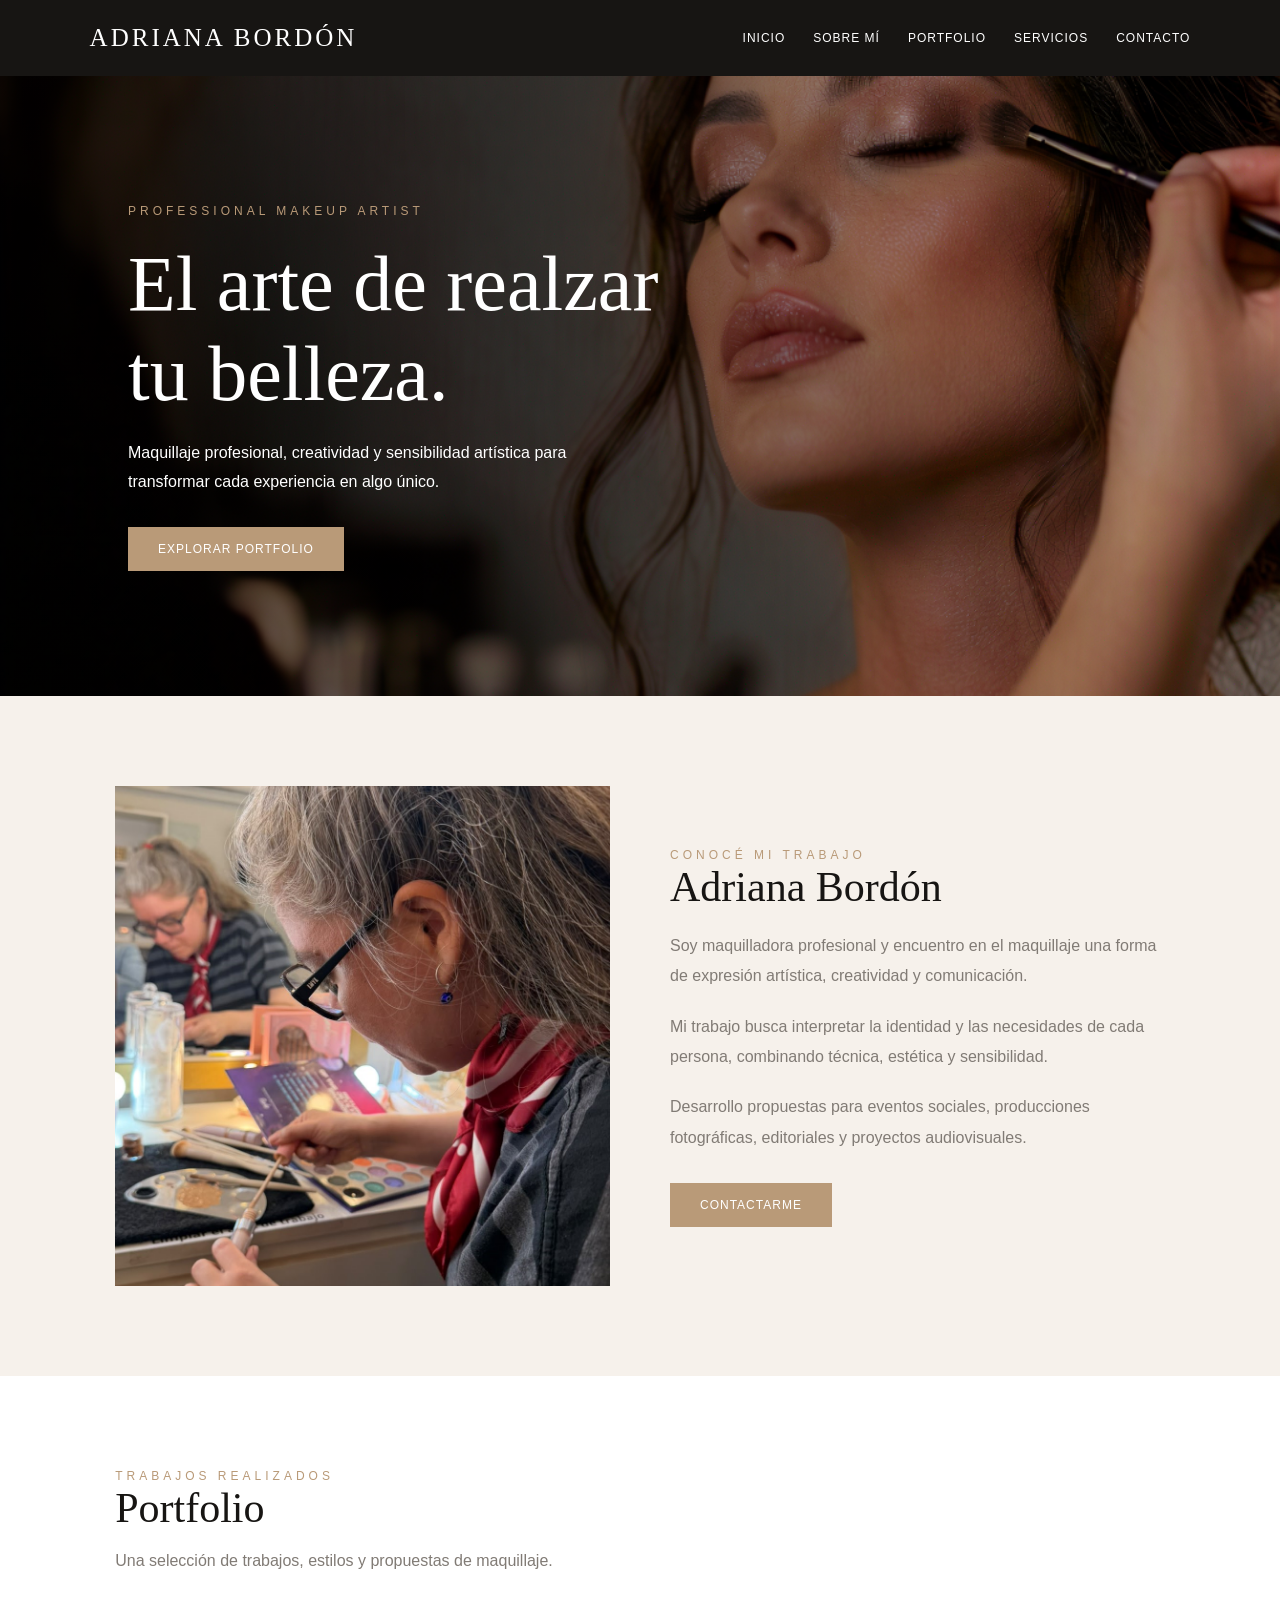
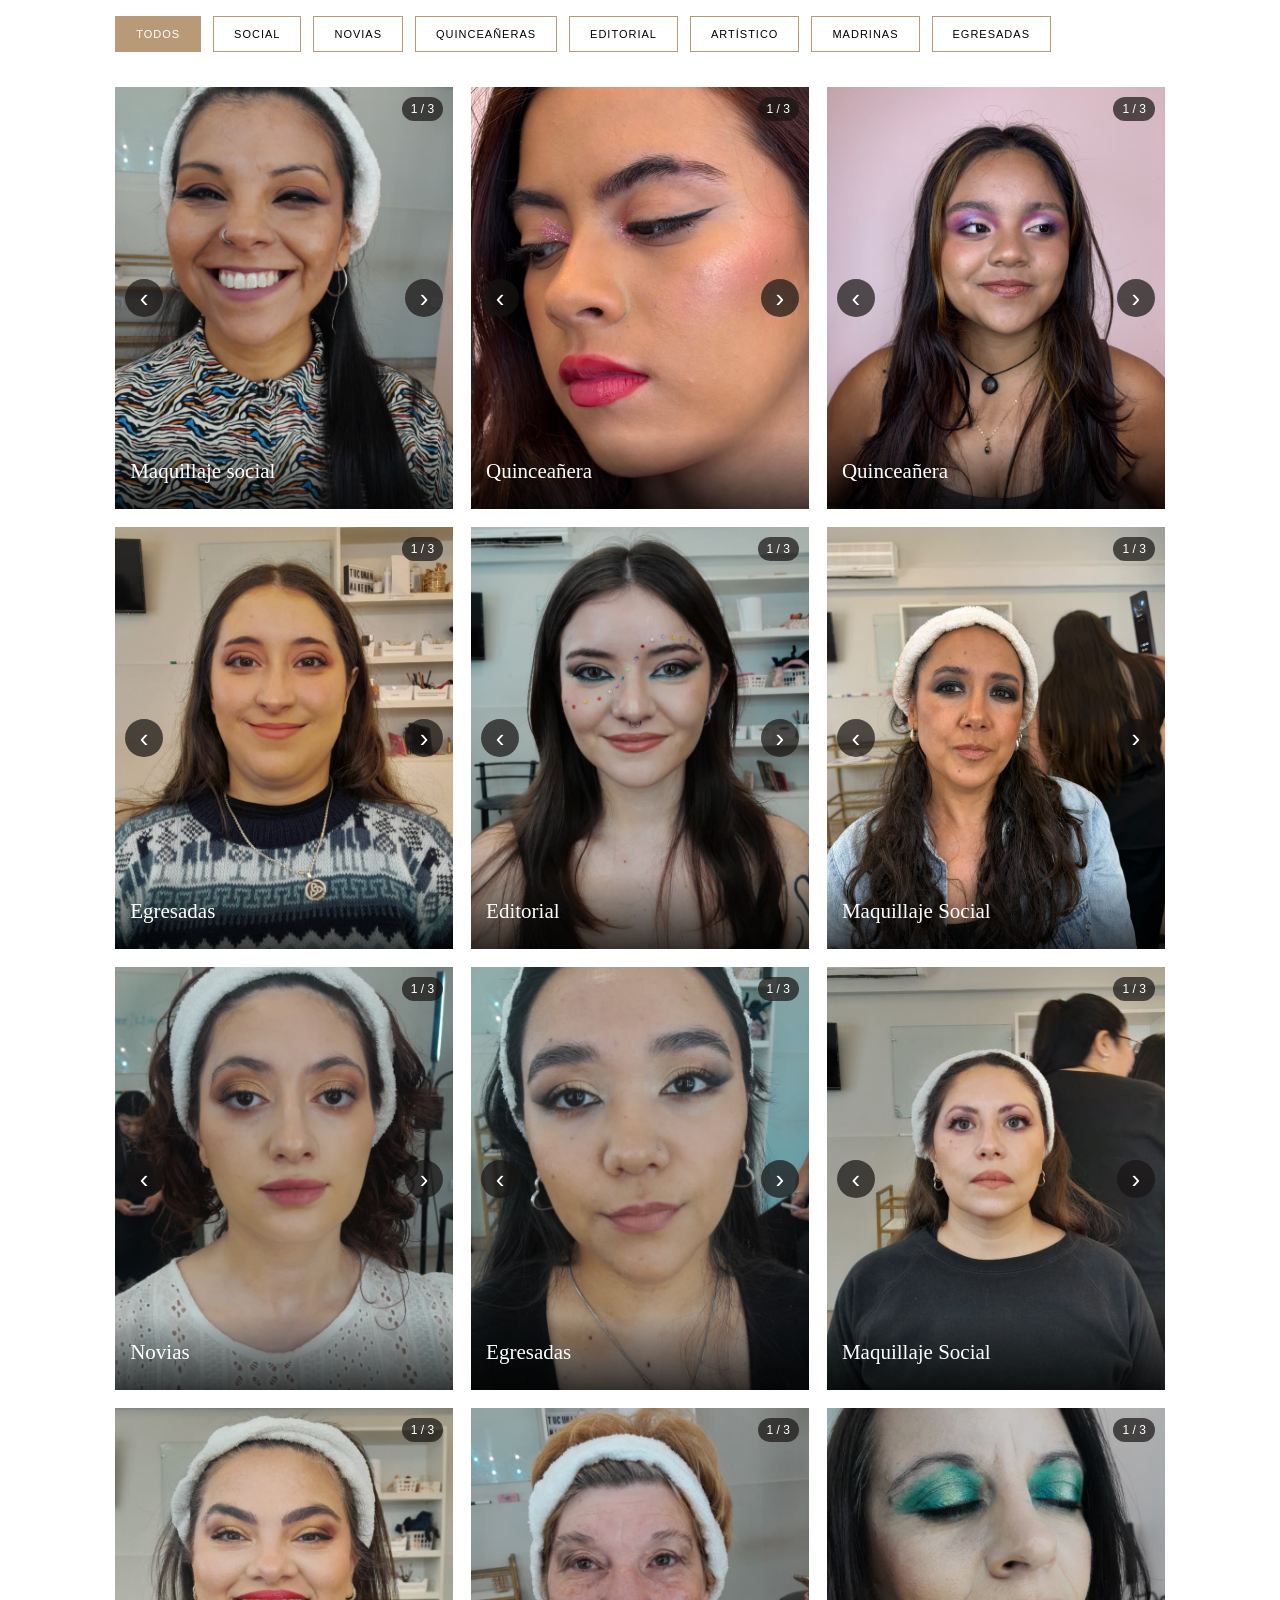
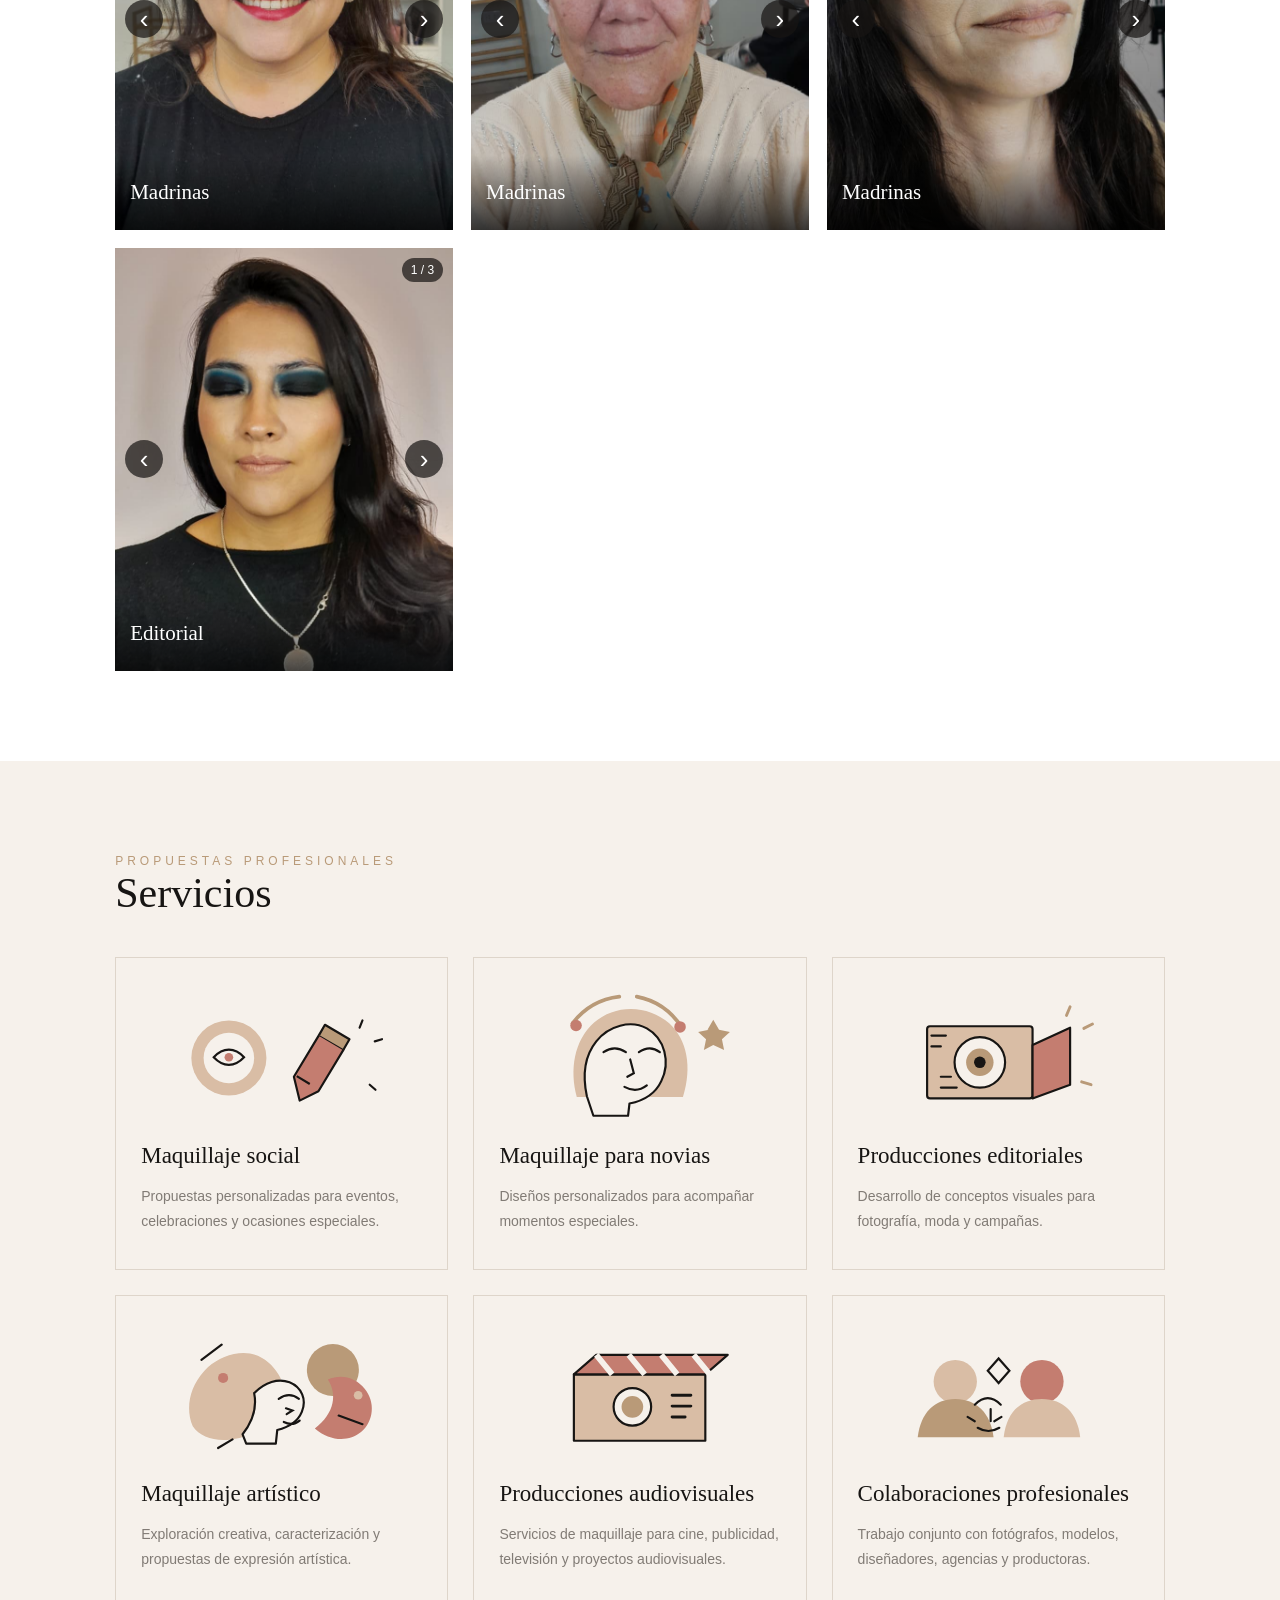
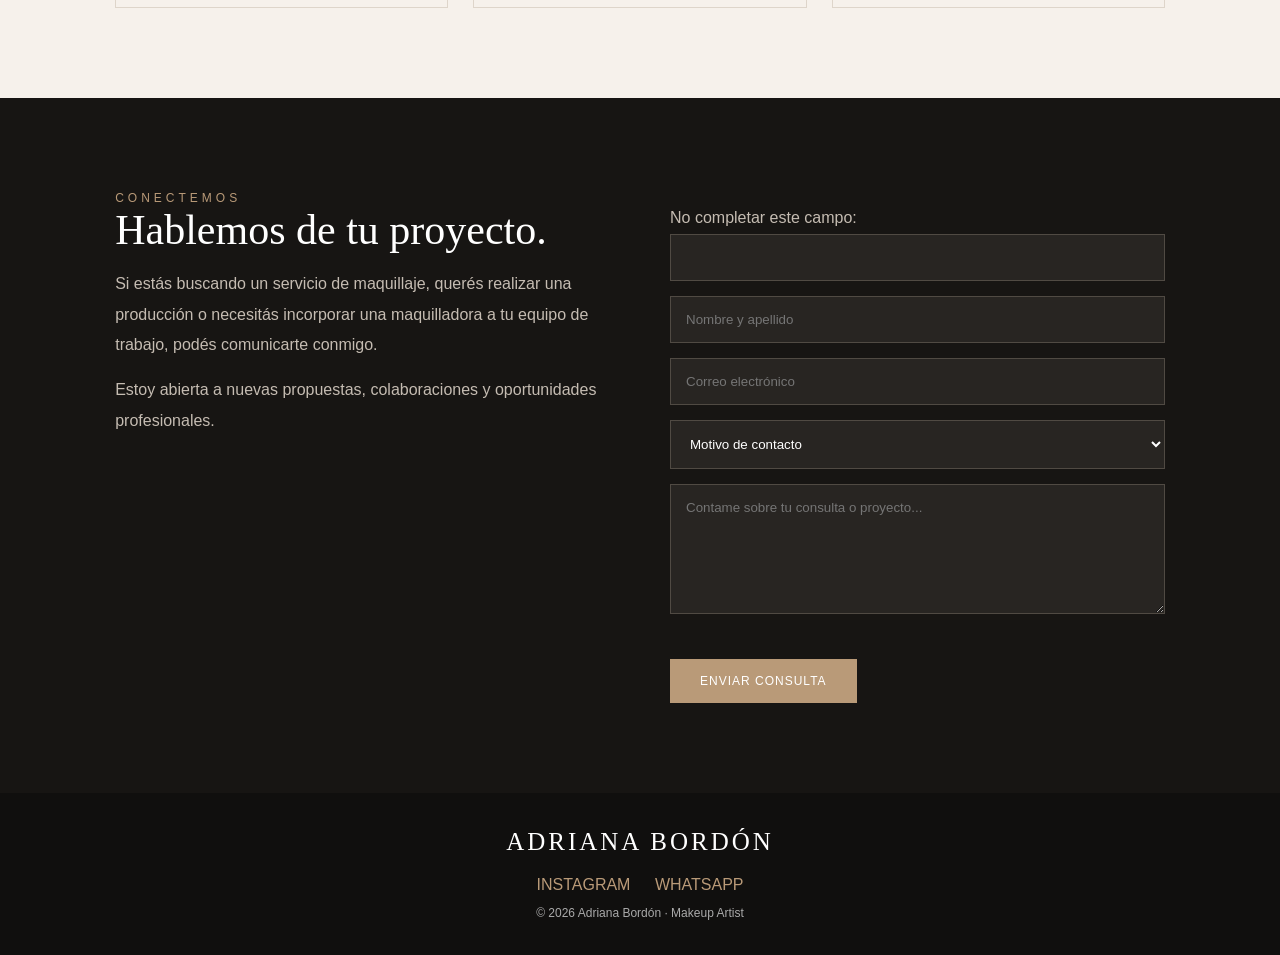
==== commit 5919bc93: "Update index.html cambios en codigo para mejora en el fornulario de contacto" ====
--- a/index.html
+++ b/index.html
@@ -301,25 +301,27 @@
       </p>
     </div>
 
-    <form id="contactForm">
-
-      <input type="text" id="nombre"
+    <form id="contactForm" name="contacto" method="POST" data-netlify="true" netlify-honeypot="bot-field" action="/gracias.html">
+      <input type="hidden" name="form-name" value="contacto">
+      <p class="visually-hidden"><label>No completar este campo: <input name="bot-field"></label></p>
+
+      <input type="text" id="nombre" name="nombre" autocomplete="name"
         placeholder="Nombre y apellido" required>
 
-      <input type="email" id="email"
+      <input type="email" id="email" name="email" autocomplete="email"
         placeholder="Correo electrónico" required>
 
-      <select id="tipo" required>
+      <select id="tipo" name="tipo" required>
         <option value="">Motivo de contacto</option>
-        <option>Consulta por servicios</option>
-        <option>Solicitud de presupuesto</option>
-        <option>Propuesta laboral</option>
-        <option>Producción audiovisual</option>
-        <option>Colaboración profesional</option>
-        <option>Otro</option>
+        <option value="Consulta por servicios">Consulta por servicios</option>
+        <option value="Solicitud de presupuesto">Solicitud de presupuesto</option>
+        <option value="Propuesta laboral">Propuesta laboral</option>
+        <option value="Producción audiovisual">Producción audiovisual</option>
+        <option value="Colaboración profesional">Colaboración profesional</option>
+        <option value="Otro">Otro</option>
       </select>
 
-      <textarea id="mensaje"
+      <textarea id="mensaje" name="mensaje"
         placeholder="Contame sobre tu consulta o proyecto..."
         required></textarea>
 
@@ -336,10 +338,10 @@
   <div class="logo">ADRIANA BORDÓN</div>
 
   <div class="social">
-    <a href="https://www.instagram.com/abmakeup.tucuman/"
+    <a href="https://www.instagram.com/"
        target="_blank" rel="noopener">INSTAGRAM</a>
-    <a href="mailto:abmakeup.tucuman@gmail.com"
-       target="_blank" rel="noopener">EMAIL</a>
+    <a href="https://www.whatsapp.com/"
+       target="_blank" rel="noopener">WHATSAPP</a>
   </div>
 
   <p>© 2026 Adriana Bordón · Makeup Artist</p>
